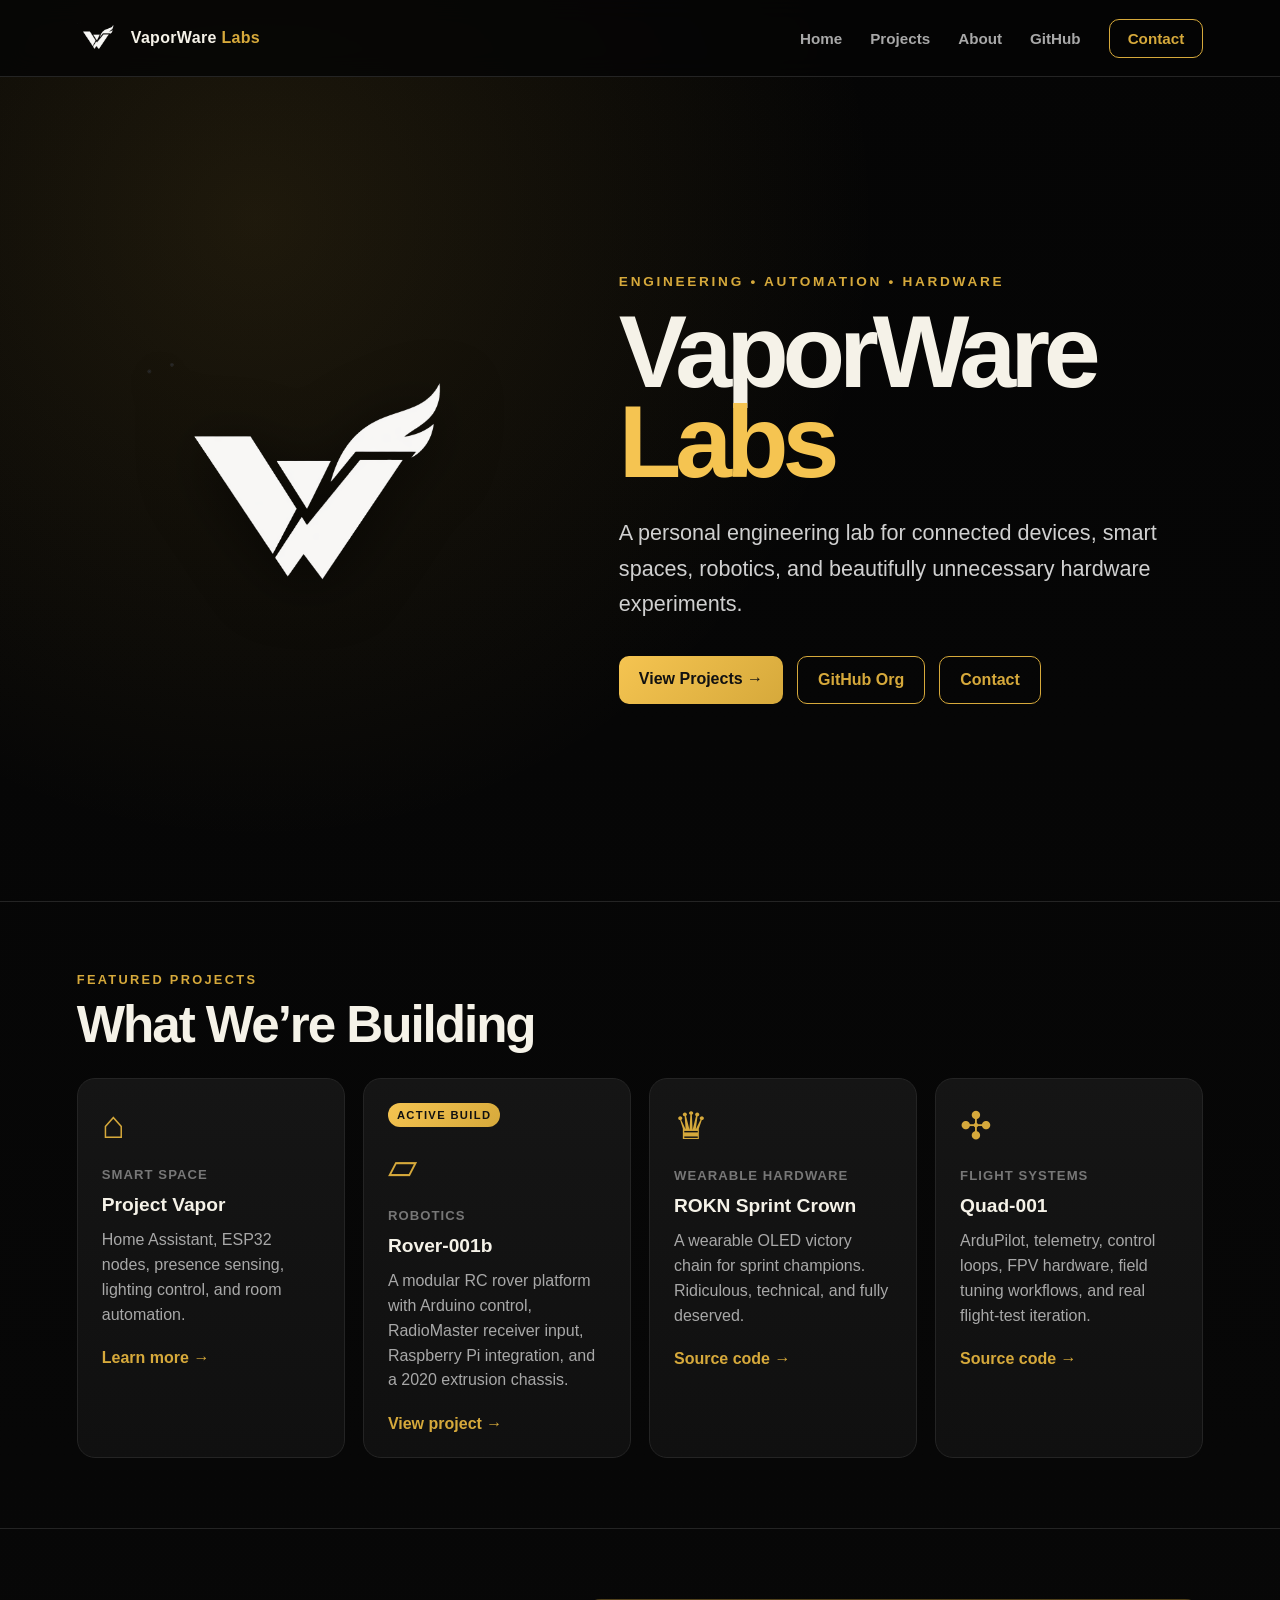
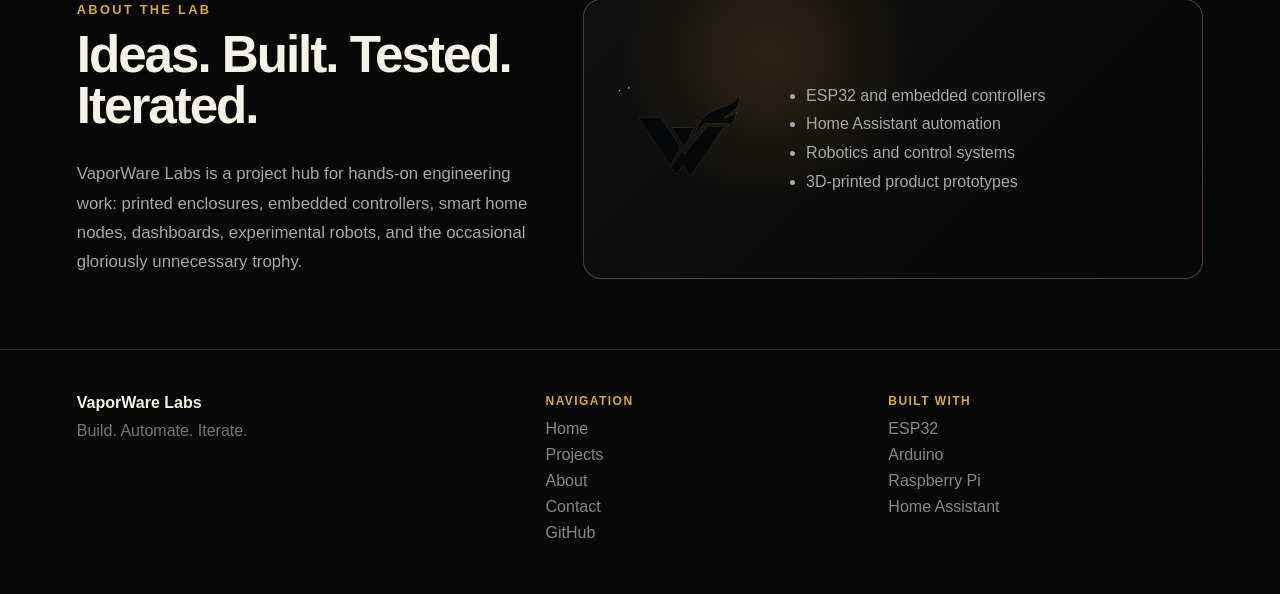
==== index.html @ 7330a0cc "Removed farm.html and updated index.html." ====
<!doctype html>
<html lang="en">
<head>
  <meta charset="utf-8" />
  <meta name="viewport" content="width=device-width, initial-scale=1" />
  <title>VaporWare Labs</title>

  <style>
    :root {
      --bg: #050505;
      --panel: #101010;
      --panel2: #151515;
      --text: #f5f2e8;
      --muted: #a8a8a8;
      --gold: #d6a93b;
      --gold2: #f5c451;
      --line: #242424;
    }

    * { box-sizing: border-box; }

    html { scroll-behavior: smooth; }

    body {
      margin: 0;
      font-family: Arial, Helvetica, sans-serif;
      background:
        radial-gradient(circle at 20% 10%, rgba(214,169,59,.12), transparent 28%),
        linear-gradient(180deg, #050505, #080808);
      color: var(--text);
    }

    a { color: inherit; }

    .wrap {
      width: min(1180px, 88vw);
      margin: 0 auto;
    }

    nav {
      position: sticky;
      top: 0;
      z-index: 10;
      background: rgba(5,5,5,.84);
      backdrop-filter: blur(12px);
      border-bottom: 1px solid var(--line);
    }

    .nav-inner {
      height: 76px;
      display: flex;
      align-items: center;
      justify-content: space-between;
    }

    .brand {
      display: flex;
      align-items: center;
      gap: 12px;
      text-decoration: none;
      font-weight: 800;
      letter-spacing: .02em;
    }

    .brand img {
      width: 42px;
      height: 42px;
      object-fit: contain;
    }

    .brand span span { color: var(--gold); }

    .nav-links {
      display: flex;
      align-items: center;
      gap: 28px;
      color: var(--muted);
      font-weight: 700;
      font-size: .95rem;
    }

    .nav-links a {
      text-decoration: none;
    }

    .nav-links a:hover { color: var(--gold); }

    .nav-cta {
      border: 1px solid var(--gold);
      color: var(--gold);
      padding: 10px 18px;
      border-radius: 10px;
    }

    header {
      min-height: calc(100vh - 76px);
      display: grid;
      align-items: center;
      padding: 64px 0;
    }

    .hero-grid {
      display: grid;
      grid-template-columns: .9fr 1.1fr;
      gap: 64px;
      align-items: center;
    }

    .hero-logo {
      display: flex;
      align-items: center;
      justify-content: center;
    }

    .hero-logo img {
      width: min(340px, 70vw);
      filter: drop-shadow(0 10px 30px rgba(0,0,0,0.6));
      border-radius: 12px;
    }

    .eyebrow {
      color: var(--gold);
      text-transform: uppercase;
      letter-spacing: .2em;
      font-size: .85rem;
      font-weight: 800;
      margin-bottom: 18px;
    }

    h1 {
      font-size: clamp(3.2rem, 8vw, 6.8rem);
      line-height: .88;
      margin: 0;
      letter-spacing: -.06em;
    }

    h1 span {
      display: block;
      color: var(--gold2);
    }

    .tagline {
      max-width: 620px;
      color: #d0d0d0;
      font-size: clamp(1.05rem, 1.8vw, 1.35rem);
      line-height: 1.65;
      margin: 28px 0 0;
    }

    .buttons {
      display: flex;
      gap: 14px;
      flex-wrap: wrap;
      margin-top: 34px;
    }

    .button {
      text-decoration: none;
      border: 1px solid var(--gold);
      color: var(--gold);
      padding: 14px 20px;
      border-radius: 10px;
      font-weight: 800;
    }

    .button.primary {
      background: linear-gradient(135deg, var(--gold2), var(--gold));
      color: #111;
      border: none;
    }

    section {
      padding: 70px 0;
      border-top: 1px solid var(--line);
    }

    .section-kicker {
      color: var(--gold);
      text-transform: uppercase;
      letter-spacing: .18em;
      font-size: .8rem;
      font-weight: 800;
      margin-bottom: 12px;
    }

    h2 {
      font-size: clamp(2rem, 4vw, 3.4rem);
      line-height: 1;
      margin: 0 0 28px;
      letter-spacing: -.04em;
    }

    .projects-grid {
      display: grid;
      grid-template-columns: repeat(4, 1fr);
      gap: 18px;
    }

    .card {
      background: linear-gradient(180deg, var(--panel2), var(--panel));
      border: 1px solid var(--line);
      border-radius: 18px;
      padding: 24px;
      min-height: 230px;
      transition: transform .18s ease, border-color .18s ease;
    }

    .card:hover {
      transform: translateY(-4px);
      border-color: rgba(214,169,59,.55);
    }

    .icon {
      font-size: 2.4rem;
      color: var(--gold);
      margin-bottom: 20px;
    }

    .card h3 {
      margin: 0 0 12px;
      color: var(--text);
      font-size: 1.2rem;
    }

    .card p {
      color: var(--muted);
      line-height: 1.55;
      margin: 0 0 22px;
    }

    .card-link {
      display: block;
      color: inherit;
      text-decoration: none;
      height: 100%;
    }

    .card-badge {
      display: inline-block;
      color: #111;
      background: linear-gradient(135deg, var(--gold2), var(--gold));
      font-size: .7rem;
      font-weight: 900;
      text-transform: uppercase;
      letter-spacing: .12em;
      padding: 6px 9px;
      border-radius: 999px;
      margin-bottom: 16px;
    }

    .card-meta {
      color: #777;
      font-size: .82rem;
      font-weight: 700;
      text-transform: uppercase;
      letter-spacing: .08em;
      margin-bottom: 12px;
    }

    .learn {
      color: var(--gold);
      font-weight: 800;
      text-decoration: none;
    }

    .learn::after { content: " →"; }

    .about-grid {
      display: grid;
      grid-template-columns: .85fr 1.15fr;
      gap: 48px;
      align-items: center;
    }

    .about-text p {
      color: var(--muted);
      line-height: 1.75;
      font-size: 1.05rem;
      margin-bottom: 0;
    }

    .lab-panel {
      border: 1px solid rgba(214,169,59,.35);
      border-radius: 18px;
      background:
        radial-gradient(circle at 30% 20%, rgba(214,169,59,.16), transparent 30%),
        linear-gradient(135deg, #101010, #070707);
      min-height: 280px;
      padding: 34px;
      display: flex;
      align-items: center;
      gap: 28px;
    }

    .lab-panel img {
      width: 140px;
      opacity: .92;
    }

    .lab-panel ul {
      margin: 0;
      padding-left: 20px;
      color: var(--muted);
      line-height: 1.8;
    }

    footer {
      border-top: 1px solid var(--line);
      padding: 44px 0;
      color: #777;
    }

    .footer-grid {
      display: grid;
      grid-template-columns: 1.4fr 1fr 1fr;
      gap: 28px;
      align-items: start;
    }

    .footer-brand {
      display: flex;
      align-items: center;
      gap: 12px;
      color: var(--text);
      font-weight: 800;
    }

    .footer-brand img {
      width: 40px;
    }

    .footer-col h4 {
      color: var(--gold);
      margin: 0 0 12px;
      text-transform: uppercase;
      letter-spacing: .12em;
      font-size: .75rem;
    }

    .footer-col a,
    .footer-col div {
      display: block;
      color: #888;
      text-decoration: none;
      margin: 8px 0;
    }

    @media (max-width: 900px) {
      .hero-grid,
      .about-grid {
        grid-template-columns: 1fr;
      }

      .hero-logo {
        min-height: 280px;
      }

      .hero-logo::before {
        width: 260px;
        height: 260px;
      }

      .hero-logo::after {
        width: 210px;
        height: 210px;
      }

      .projects-grid {
        grid-template-columns: repeat(2, 1fr);
      }

      .nav-links {
        display: none;
      }
    }

    @media (max-width: 560px) {
      .projects-grid,
      .footer-grid {
        grid-template-columns: 1fr;
      }

      .lab-panel {
        flex-direction: column;
        align-items: flex-start;
      }
    }
  </style>
</head>

<body>
  <nav>
    <div class="wrap nav-inner">
      <a class="brand" href="#">
        <img src="logo-white.png" alt="VaporWare Labs logo">
        <span>VaporWare <span>Labs</span></span>
      </a>

      <div class="nav-links">
        <a href="#">Home</a>
        <a href="#projects">Projects</a>
        <a href="#about">About</a>
        <a href="https://github.com/VaporWareLabs" target="_blank" rel="noopener">GitHub</a>
        <a class="nav-cta" href="mailto:lab@vaporwarelabs.org">Contact</a>
      </div>
    </div>
  </nav>

  <header>
    <div class="wrap hero-grid">
      <div class="hero-logo">
        <img src="logo-white.png" alt="VaporWare Labs logo">
      </div>

      <div>
        <div class="eyebrow">Engineering • Automation • Hardware</div>
        <h1>VaporWare <span>Labs</span></h1>
        <p class="tagline">
          A personal engineering lab for connected devices, smart spaces,
          robotics, and beautifully unnecessary hardware experiments.
        </p>

        <div class="buttons">
          <a class="button primary" href="#projects">View Projects →</a>
          <a class="button" href="https://github.com/VaporWareLabs" target="_blank" rel="noopener">GitHub Org</a>
          <a class="button" href="mailto:lab@vaporwarelabs.org">Contact</a>
        </div>
      </div>
    </div>
  </header>

  <section id="projects">
    <div class="wrap">
      <div class="section-kicker">Featured Projects</div>
      <h2>What We’re Building</h2>

      <div class="projects-grid">
        <article class="card">
          <a class="card-link" href="#about">
            <div class="icon">⌂</div>
            <div class="card-meta">Smart Space</div>
            <h3>Project Vapor</h3>
            <p>Home Assistant, ESP32 nodes, presence sensing, lighting control, and room automation.</p>
            <span class="learn">Learn more</span>
          </a>
        </article>

        <article class="card">
          <a class="card-link" href="rover-001b.html">
            <div class="card-badge">Active Build</div>
            <div class="icon">▱</div>
            <div class="card-meta">Robotics</div>
            <h3>Rover-001b</h3>
            <p>A modular RC rover platform with Arduino control, RadioMaster receiver input, Raspberry Pi integration, and a 2020 extrusion chassis.</p>
            <span class="learn">View project</span>
          </a>
        </article>

        <article class="card">
          <a class="card-link" href="https://github.com/VaporWareLabs" target="_blank" rel="noopener">
            <div class="icon">♛</div>
            <div class="card-meta">Wearable Hardware</div>
            <h3>ROKN Sprint Crown</h3>
            <p>A wearable OLED victory chain for sprint champions. Ridiculous, technical, and fully deserved.</p>
            <span class="learn">Source code</span>
          </a>
        </article>

        <article class="card">
          <a class="card-link" href="https://github.com/VaporWareLabs" target="_blank" rel="noopener">
            <div class="icon">✣</div>
            <div class="card-meta">Flight Systems</div>
            <h3>Quad-001</h3>
            <p>ArduPilot, telemetry, control loops, FPV hardware, field tuning workflows, and real flight-test iteration.</p>
            <span class="learn">Source code</span>
          </a>
        </article>
      </div>
    </div>
  </section>

  <section id="about">
    <div class="wrap about-grid">
      <div class="about-text">
        <div class="section-kicker">About the Lab</div>
        <h2>Ideas. Built. Tested. Iterated.</h2>
        <p>
          VaporWare Labs is a project hub for hands-on engineering work:
          printed enclosures, embedded controllers, smart home nodes,
          dashboards, experimental robots, and the occasional gloriously
          unnecessary trophy.
        </p>
      </div>

      <div class="lab-panel">
        <img src="logo.png" alt="VaporWare Labs logo">
        <ul>
          <li>ESP32 and embedded controllers</li>
          <li>Home Assistant automation</li>
          <li>Robotics and control systems</li>
          <li>3D-printed product prototypes</li>
        </ul>
      </div>
    </div>
  </section>

  <footer>
    <div class="wrap footer-grid">
      <div>
        <div class="footer-brand">
          <span>VaporWare Labs</span>
        </div>
        <div style="margin-top:10px;">Build. Automate. Iterate.</div>
      </div>

      <div class="footer-col">
        <h4>Navigation</h4>
        <a href="#">Home</a>
        <a href="#projects">Projects</a>
        <a href="#about">About</a>
        <a href="mailto:lab@vaporwarelabs.org">Contact</a>
        <a href="https://github.com/VaporWareLabs" target="_blank" rel="noopener">GitHub</a>
      </div>

      <div class="footer-col">
        <h4>Built With</h4>
        <div>ESP32</div>
        <div>Arduino</div>
        <div>Raspberry Pi</div>
        <div>Home Assistant</div>
      </div>
    </div>
  </footer>
</body>
</html>
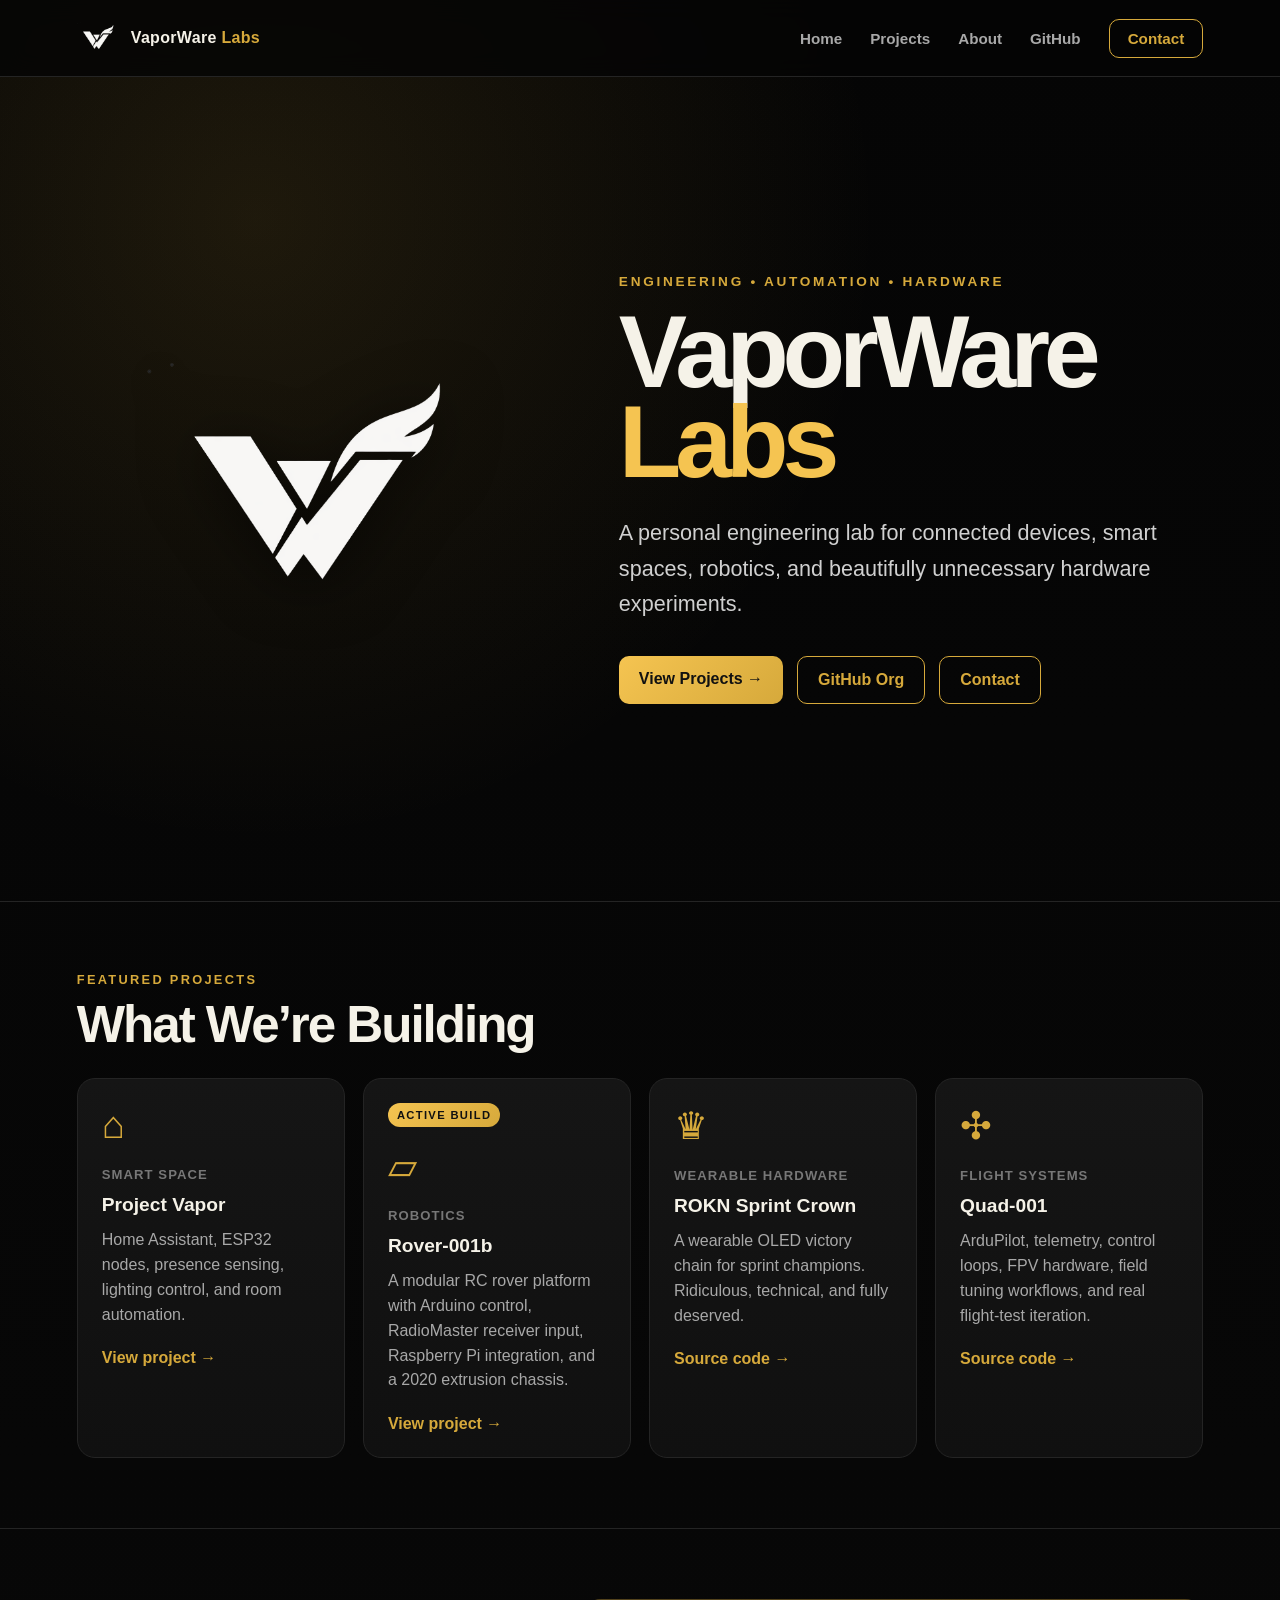
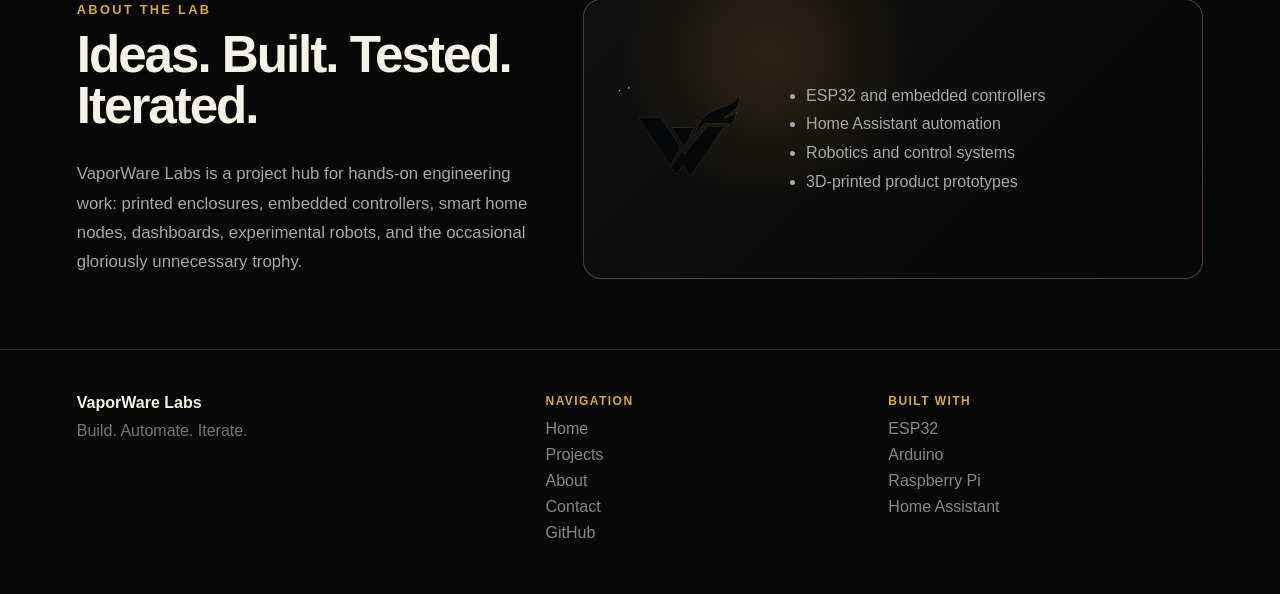
==== commit d7fa9dd0: "Added project-vapor.html." ====
--- a/index.html
+++ b/index.html
@@ -3,6 +3,15 @@
 <head>
   <meta charset="utf-8" />
   <meta name="viewport" content="width=device-width, initial-scale=1" />
+
+  <meta name="description"
+        content="Embedded systems, robotics, home automation, and hardware experiments from VaporWare Labs." />
+
+  <meta name="keywords"
+        content="embedded systems, robotics, Home Assistant, ESP32, Arduino, Raspberry Pi, automation, 3D printing" />
+
+  <meta name="author" content="VaporWare Labs" />
+
   <title>VaporWare Labs</title>
 
   <style>
@@ -436,12 +445,12 @@
 
       <div class="projects-grid">
         <article class="card">
-          <a class="card-link" href="#about">
+          <a class="card-link" href="project-vapor.html">
             <div class="icon">⌂</div>
             <div class="card-meta">Smart Space</div>
             <h3>Project Vapor</h3>
             <p>Home Assistant, ESP32 nodes, presence sensing, lighting control, and room automation.</p>
-            <span class="learn">Learn more</span>
+            <span class="learn">View project</span>
           </a>
         </article>
 
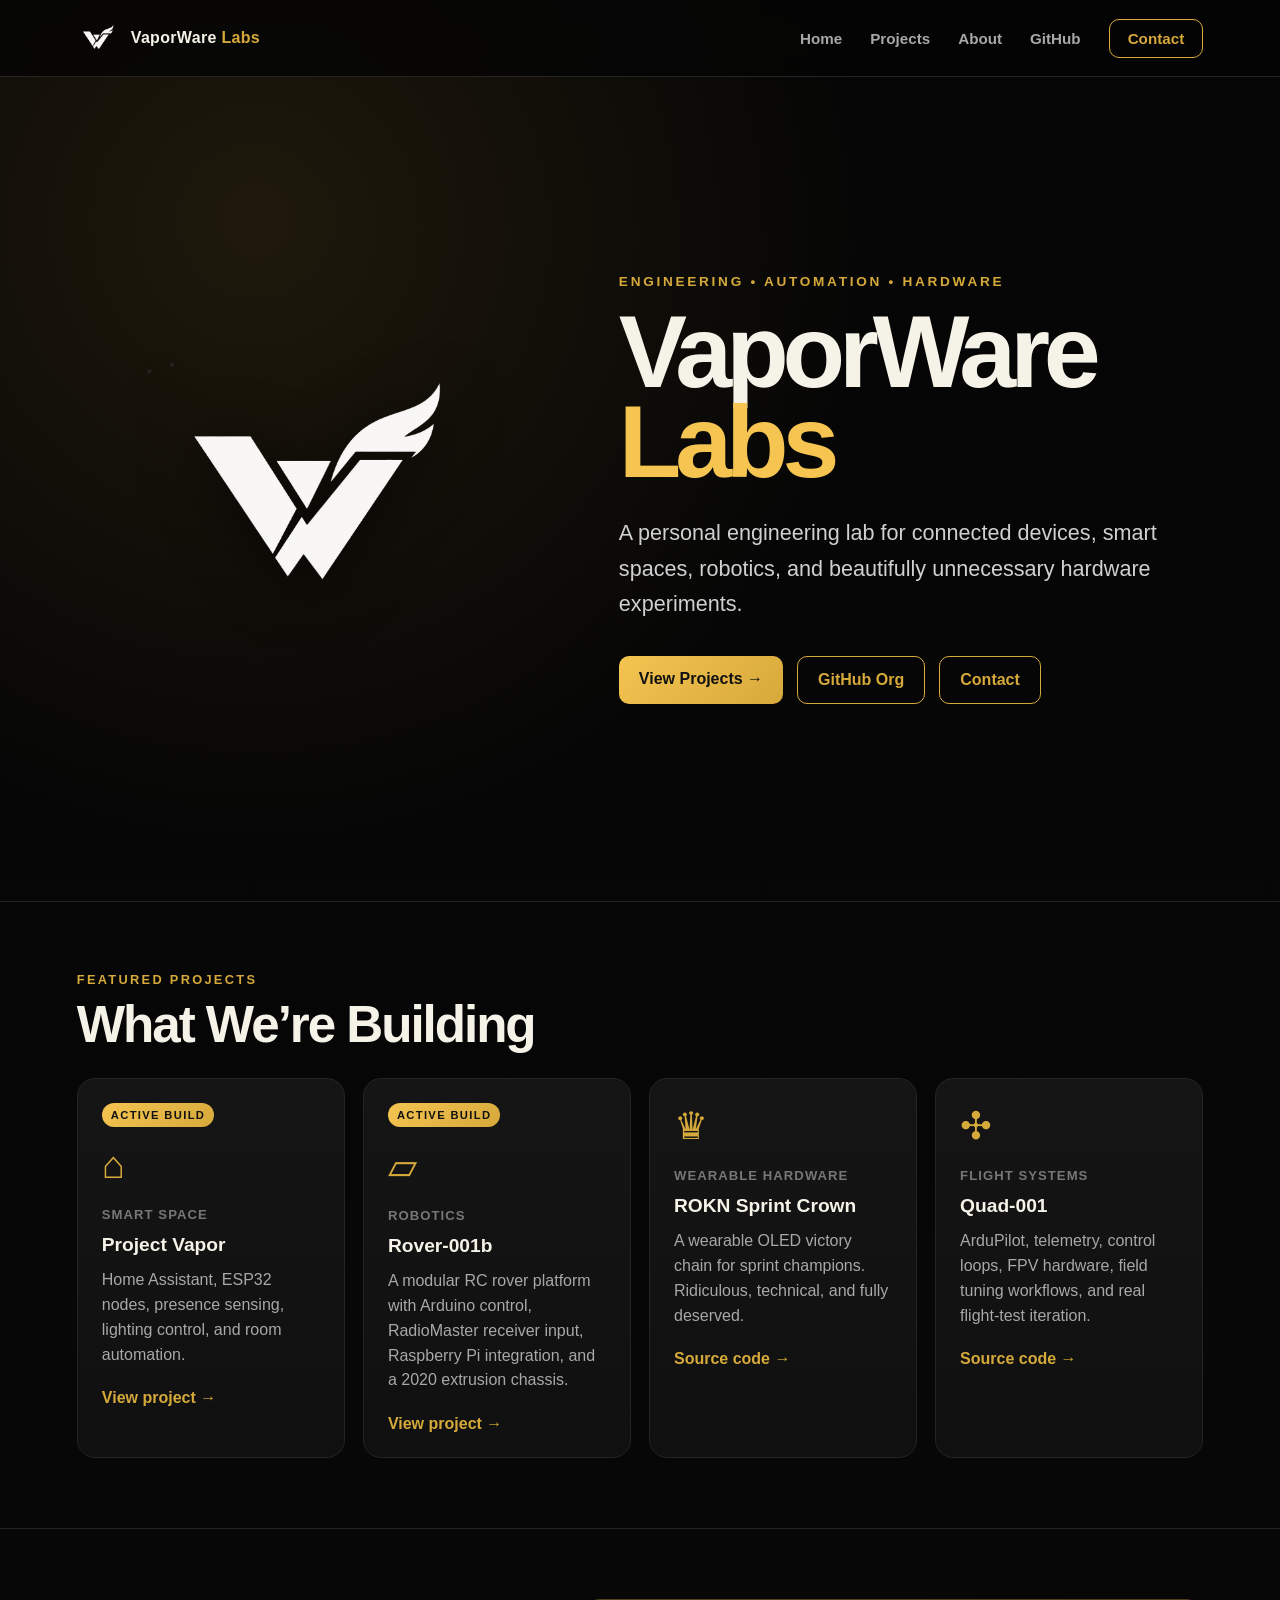
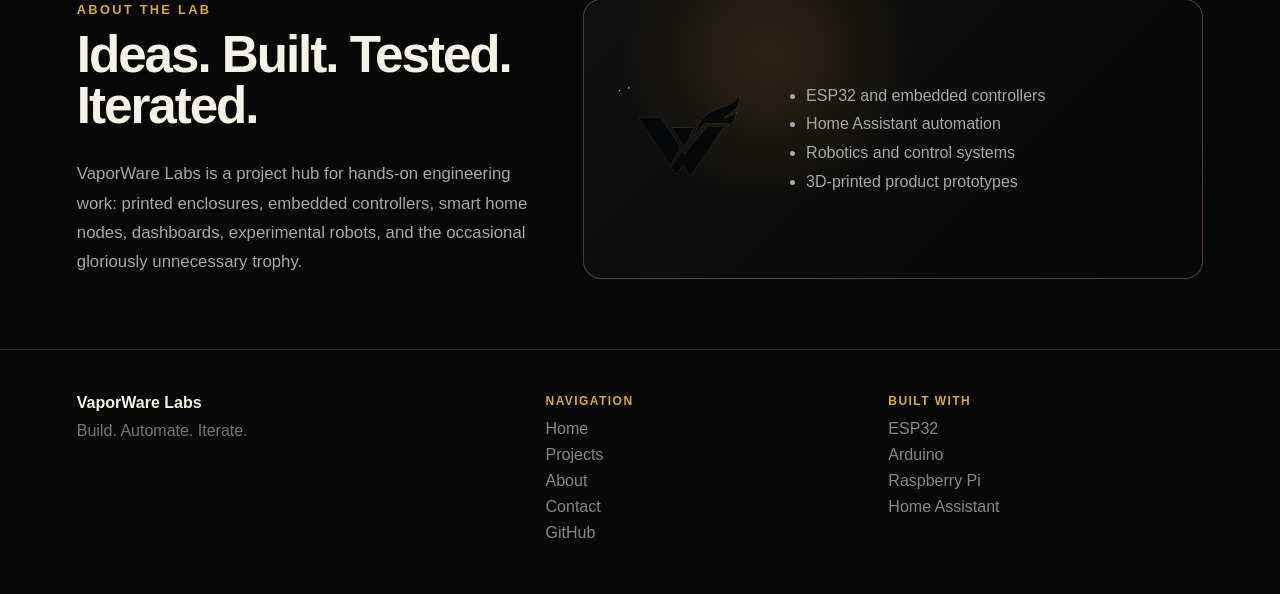
==== commit 307ab1ac: "Added Active Build tag to index.html Project Vapor card." ====
--- a/index.html
+++ b/index.html
@@ -446,6 +446,7 @@
       <div class="projects-grid">
         <article class="card">
           <a class="card-link" href="project-vapor.html">
+            <div class="card-badge">Active Build</div>
             <div class="icon">⌂</div>
             <div class="card-meta">Smart Space</div>
             <h3>Project Vapor</h3>
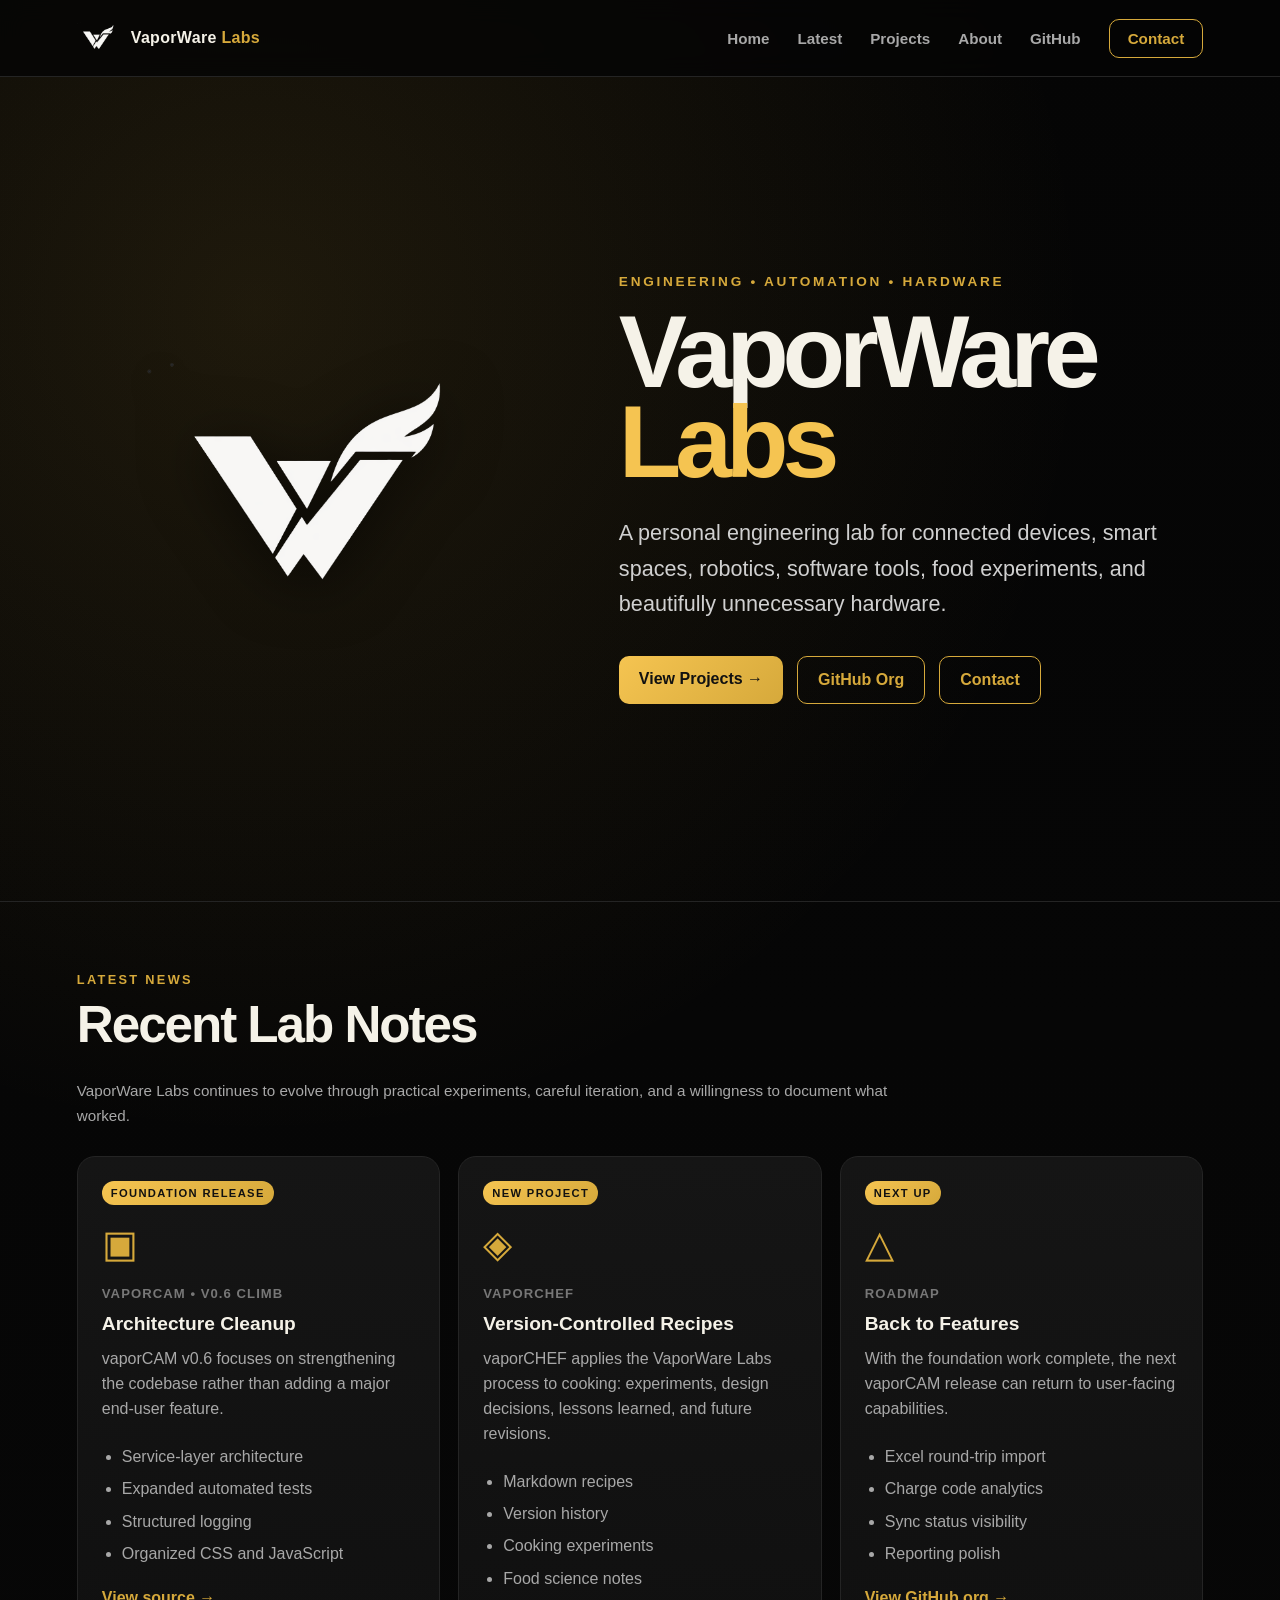
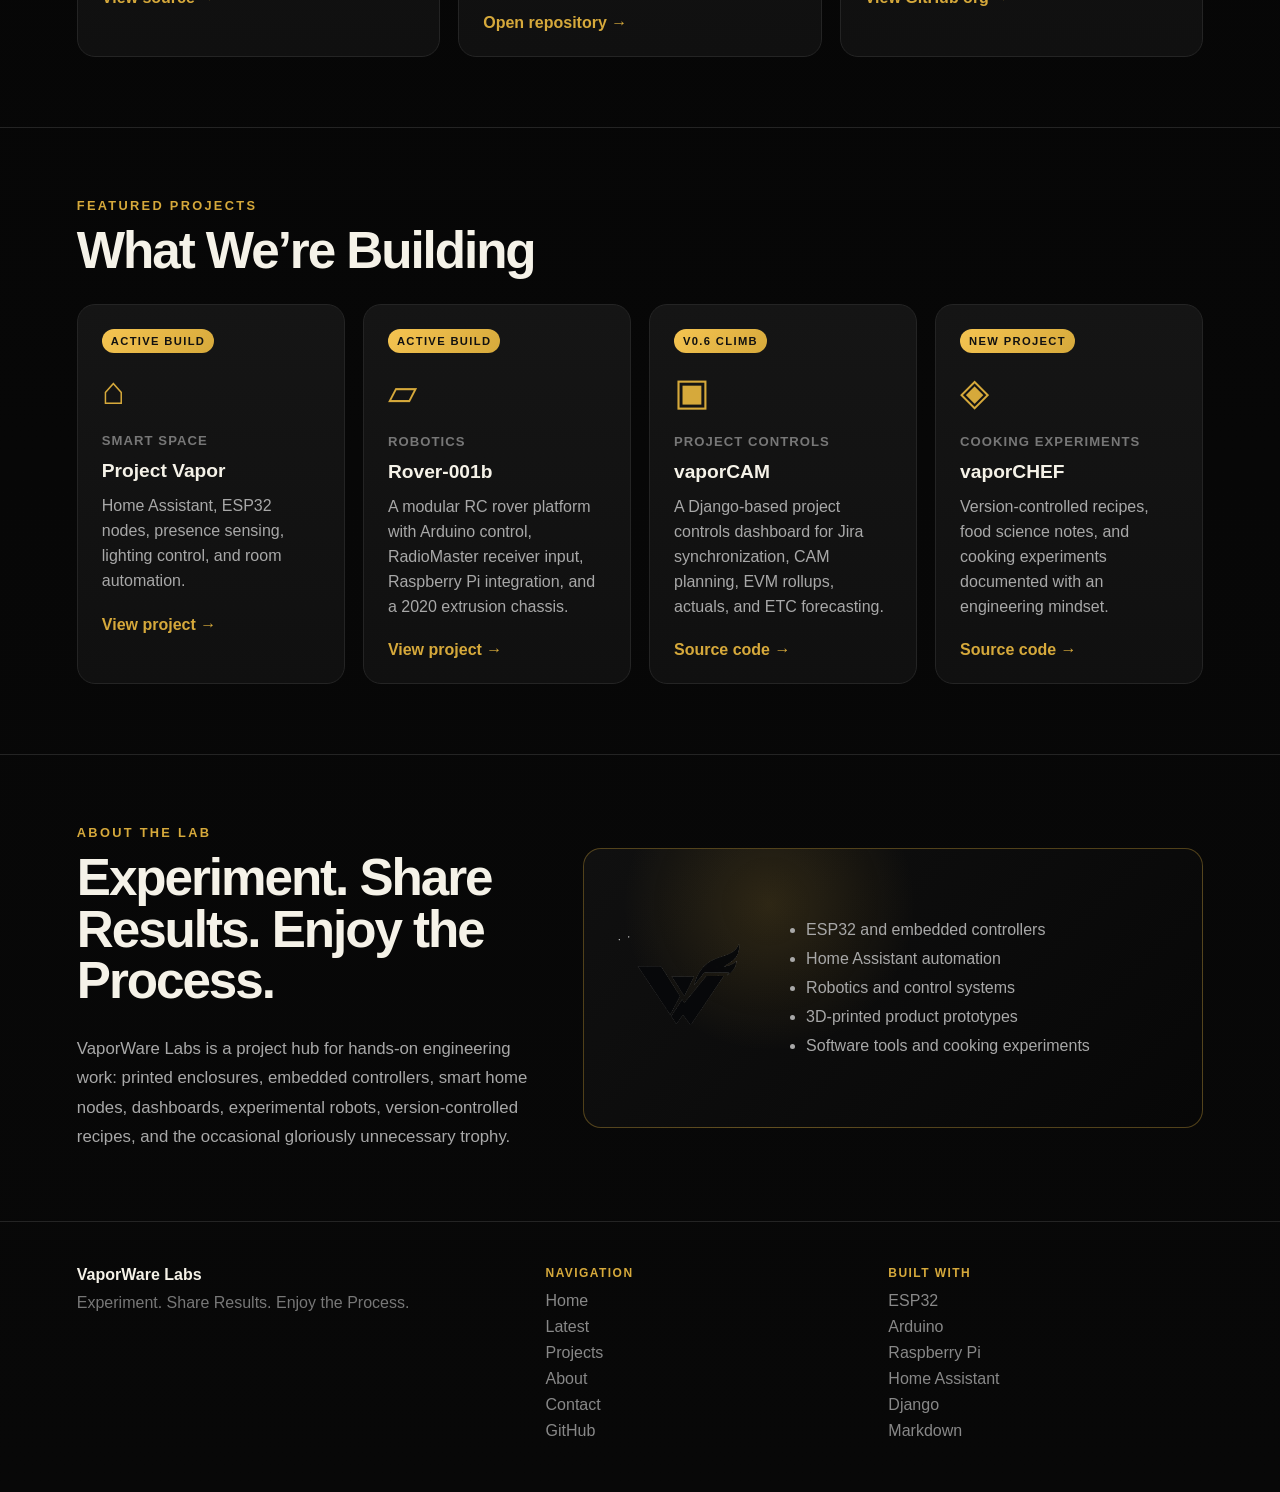
==== commit 5b4bf1ab: "Updated news section." ====
--- a/index.html
+++ b/index.html
@@ -11,6 +11,8 @@
         content="embedded systems, robotics, Home Assistant, ESP32, Arduino, Raspberry Pi, automation, 3D printing" />
 
   <meta name="author" content="VaporWare Labs" />
+
+  <link rel="icon" href="/favicon.ico">
 
   <title>VaporWare Labs</title>
 
@@ -203,6 +205,35 @@
       display: grid;
       grid-template-columns: repeat(4, 1fr);
       gap: 18px;
+    }
+
+    .news-grid {
+      display: grid;
+      grid-template-columns: repeat(3, 1fr);
+      gap: 18px;
+    }
+
+    .news-card {
+      min-height: 300px;
+    }
+
+    .news-card ul {
+      color: var(--muted);
+      line-height: 1.65;
+      padding-left: 20px;
+      margin: 0 0 22px;
+    }
+
+    .news-card li {
+      margin-bottom: 6px;
+    }
+
+    .status-line {
+      color: var(--muted);
+      font-size: .95rem;
+      line-height: 1.65;
+      margin: 0 0 28px;
+      max-width: 820px;
     }
 
     .card {
@@ -374,7 +405,8 @@
         height: 210px;
       }
 
-      .projects-grid {
+      .projects-grid,
+      .news-grid {
         grid-template-columns: repeat(2, 1fr);
       }
 
@@ -385,6 +417,7 @@
 
     @media (max-width: 560px) {
       .projects-grid,
+      .news-grid,
       .footer-grid {
         grid-template-columns: 1fr;
       }
@@ -407,6 +440,7 @@
 
       <div class="nav-links">
         <a href="#">Home</a>
+        <a href="#latest">Latest</a>
         <a href="#projects">Projects</a>
         <a href="#about">About</a>
         <a href="https://github.com/VaporWareLabs" target="_blank" rel="noopener">GitHub</a>
@@ -426,7 +460,7 @@
         <h1>VaporWare <span>Labs</span></h1>
         <p class="tagline">
           A personal engineering lab for connected devices, smart spaces,
-          robotics, and beautifully unnecessary hardware experiments.
+          robotics, software tools, food experiments, and beautifully unnecessary hardware.
         </p>
 
         <div class="buttons">
@@ -437,6 +471,80 @@
       </div>
     </div>
   </header>
+
+
+  <section id="latest">
+    <div class="wrap">
+      <div class="section-kicker">Latest News</div>
+      <h2>Recent Lab Notes</h2>
+      <p class="status-line">
+        VaporWare Labs continues to evolve through practical experiments,
+        careful iteration, and a willingness to document what worked.
+      </p>
+
+      <div class="news-grid">
+        <article class="card news-card">
+          <a class="card-link" href="https://github.com/VaporWareLabs" target="_blank" rel="noopener">
+            <div class="card-badge">Foundation Release</div>
+            <div class="icon">▣</div>
+            <div class="card-meta">vaporCAM • v0.6 Climb</div>
+            <h3>Architecture Cleanup</h3>
+            <p>
+              vaporCAM v0.6 focuses on strengthening the codebase rather than
+              adding a major end-user feature.
+            </p>
+            <ul>
+              <li>Service-layer architecture</li>
+              <li>Expanded automated tests</li>
+              <li>Structured logging</li>
+              <li>Organized CSS and JavaScript</li>
+            </ul>
+            <span class="learn">View source</span>
+          </a>
+        </article>
+
+        <article class="card news-card">
+          <a class="card-link" href="https://github.com/VaporWareLabs/vaporCHEF" target="_blank" rel="noopener">
+            <div class="card-badge">New Project</div>
+            <div class="icon">◈</div>
+            <div class="card-meta">vaporCHEF</div>
+            <h3>Version-Controlled Recipes</h3>
+            <p>
+              vaporCHEF applies the VaporWare Labs process to cooking:
+              experiments, design decisions, lessons learned, and future revisions.
+            </p>
+            <ul>
+              <li>Markdown recipes</li>
+              <li>Version history</li>
+              <li>Cooking experiments</li>
+              <li>Food science notes</li>
+            </ul>
+            <span class="learn">Open repository</span>
+          </a>
+        </article>
+
+        <article class="card news-card">
+          <a class="card-link" href="https://github.com/VaporWareLabs" target="_blank" rel="noopener">
+            <div class="card-badge">Next Up</div>
+            <div class="icon">△</div>
+            <div class="card-meta">Roadmap</div>
+            <h3>Back to Features</h3>
+            <p>
+              With the foundation work complete, the next vaporCAM release can
+              return to user-facing capabilities.
+            </p>
+            <ul>
+              <li>Excel round-trip import</li>
+              <li>Charge code analytics</li>
+              <li>Sync status visibility</li>
+              <li>Reporting polish</li>
+            </ul>
+            <span class="learn">View GitHub org</span>
+          </a>
+        </article>
+      </div>
+    </div>
+  </section>
 
   <section id="projects">
     <div class="wrap">
@@ -468,20 +576,22 @@
 
         <article class="card">
           <a class="card-link" href="https://github.com/VaporWareLabs" target="_blank" rel="noopener">
-            <div class="icon">♛</div>
-            <div class="card-meta">Wearable Hardware</div>
-            <h3>ROKN Sprint Crown</h3>
-            <p>A wearable OLED victory chain for sprint champions. Ridiculous, technical, and fully deserved.</p>
+            <div class="card-badge">v0.6 Climb</div>
+            <div class="icon">▣</div>
+            <div class="card-meta">Project Controls</div>
+            <h3>vaporCAM</h3>
+            <p>A Django-based project controls dashboard for Jira synchronization, CAM planning, EVM rollups, actuals, and ETC forecasting.</p>
             <span class="learn">Source code</span>
           </a>
         </article>
 
         <article class="card">
-          <a class="card-link" href="https://github.com/VaporWareLabs" target="_blank" rel="noopener">
-            <div class="icon">✣</div>
-            <div class="card-meta">Flight Systems</div>
-            <h3>Quad-001</h3>
-            <p>ArduPilot, telemetry, control loops, FPV hardware, field tuning workflows, and real flight-test iteration.</p>
+          <a class="card-link" href="https://github.com/VaporWareLabs/vaporCHEF" target="_blank" rel="noopener">
+            <div class="card-badge">New Project</div>
+            <div class="icon">◈</div>
+            <div class="card-meta">Cooking Experiments</div>
+            <h3>vaporCHEF</h3>
+            <p>Version-controlled recipes, food science notes, and cooking experiments documented with an engineering mindset.</p>
             <span class="learn">Source code</span>
           </a>
         </article>
@@ -493,12 +603,12 @@
     <div class="wrap about-grid">
       <div class="about-text">
         <div class="section-kicker">About the Lab</div>
-        <h2>Ideas. Built. Tested. Iterated.</h2>
+        <h2>Experiment. Share Results. Enjoy the Process.</h2>
         <p>
           VaporWare Labs is a project hub for hands-on engineering work:
           printed enclosures, embedded controllers, smart home nodes,
-          dashboards, experimental robots, and the occasional gloriously
-          unnecessary trophy.
+          dashboards, experimental robots, version-controlled recipes, and
+          the occasional gloriously unnecessary trophy.
         </p>
       </div>
 
@@ -509,6 +619,7 @@
           <li>Home Assistant automation</li>
           <li>Robotics and control systems</li>
           <li>3D-printed product prototypes</li>
+          <li>Software tools and cooking experiments</li>
         </ul>
       </div>
     </div>
@@ -520,12 +631,13 @@
         <div class="footer-brand">
           <span>VaporWare Labs</span>
         </div>
-        <div style="margin-top:10px;">Build. Automate. Iterate.</div>
+        <div style="margin-top:10px;">Experiment. Share Results. Enjoy the Process.</div>
       </div>
 
       <div class="footer-col">
         <h4>Navigation</h4>
         <a href="#">Home</a>
+        <a href="#latest">Latest</a>
         <a href="#projects">Projects</a>
         <a href="#about">About</a>
         <a href="mailto:lab@vaporwarelabs.org">Contact</a>
@@ -538,9 +650,10 @@
         <div>Arduino</div>
         <div>Raspberry Pi</div>
         <div>Home Assistant</div>
+        <div>Django</div>
+        <div>Markdown</div>
       </div>
     </div>
   </footer>
 </body>
 </html>
-
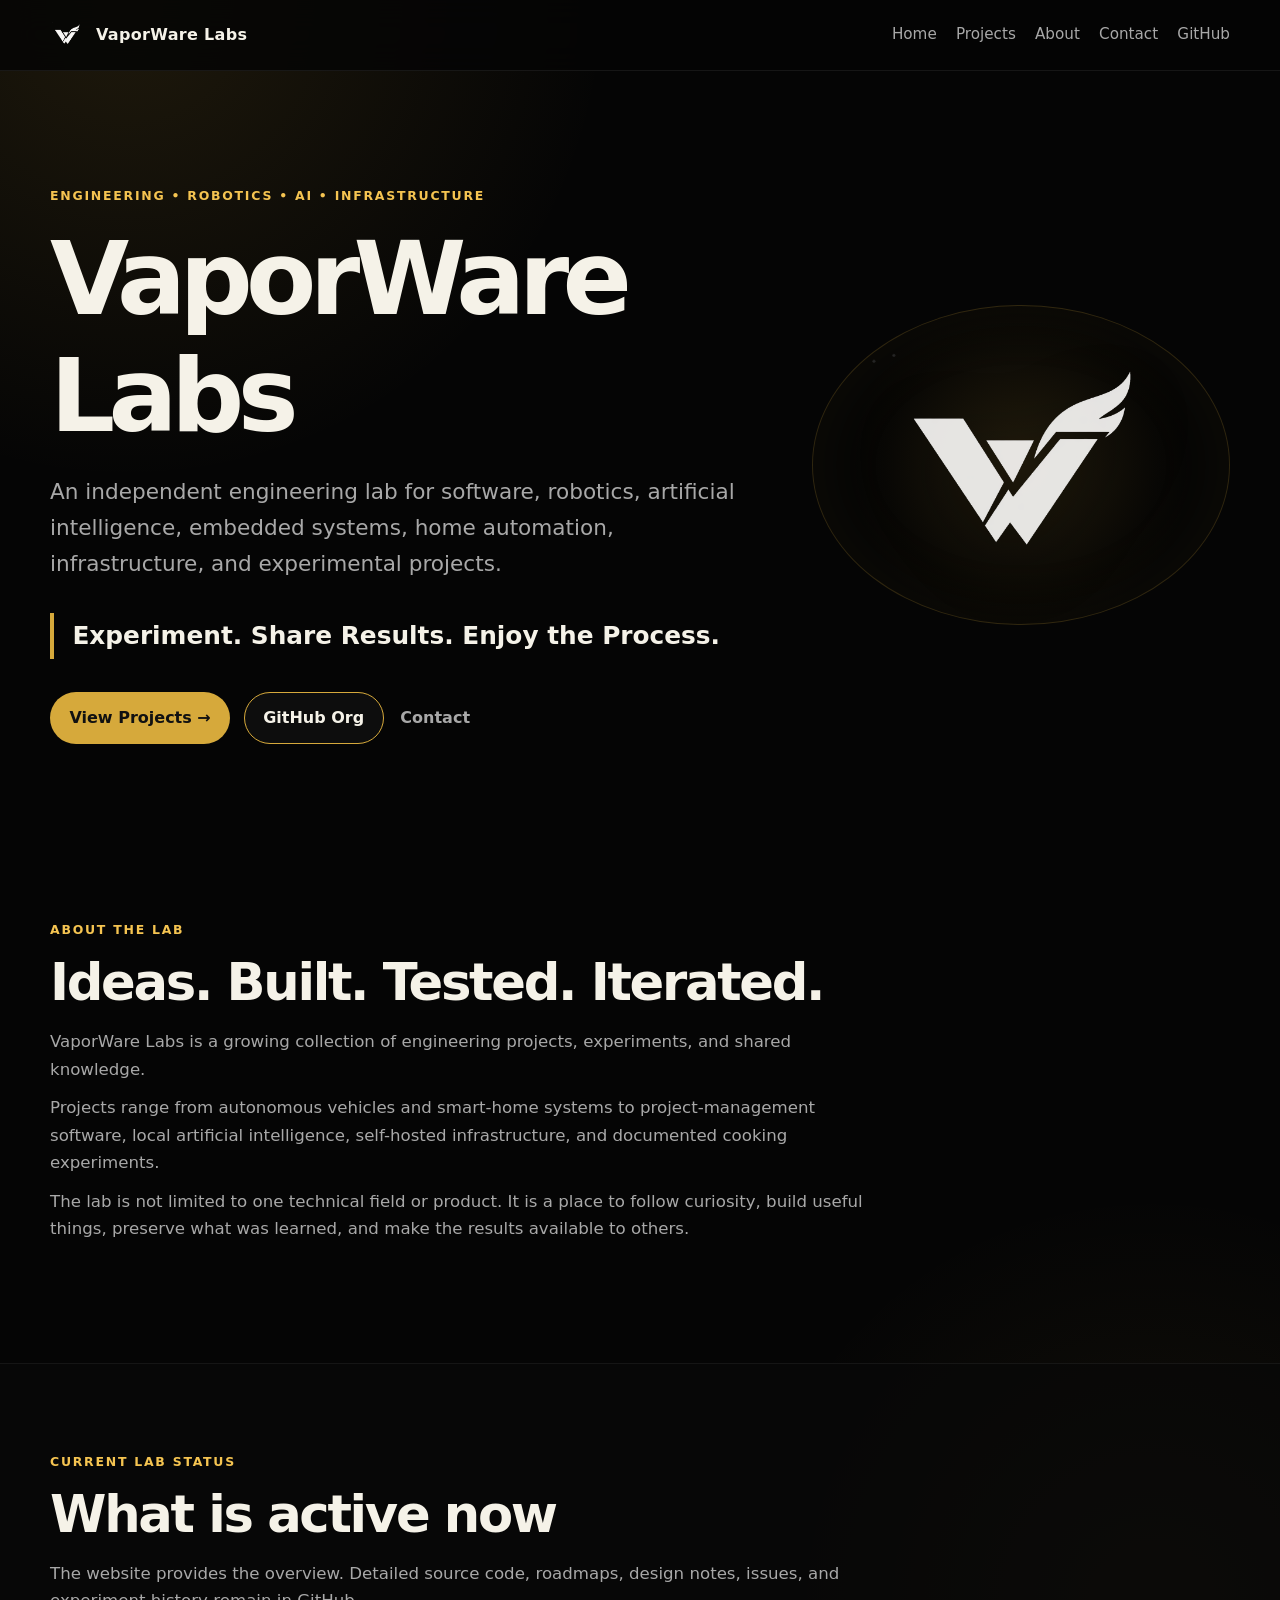
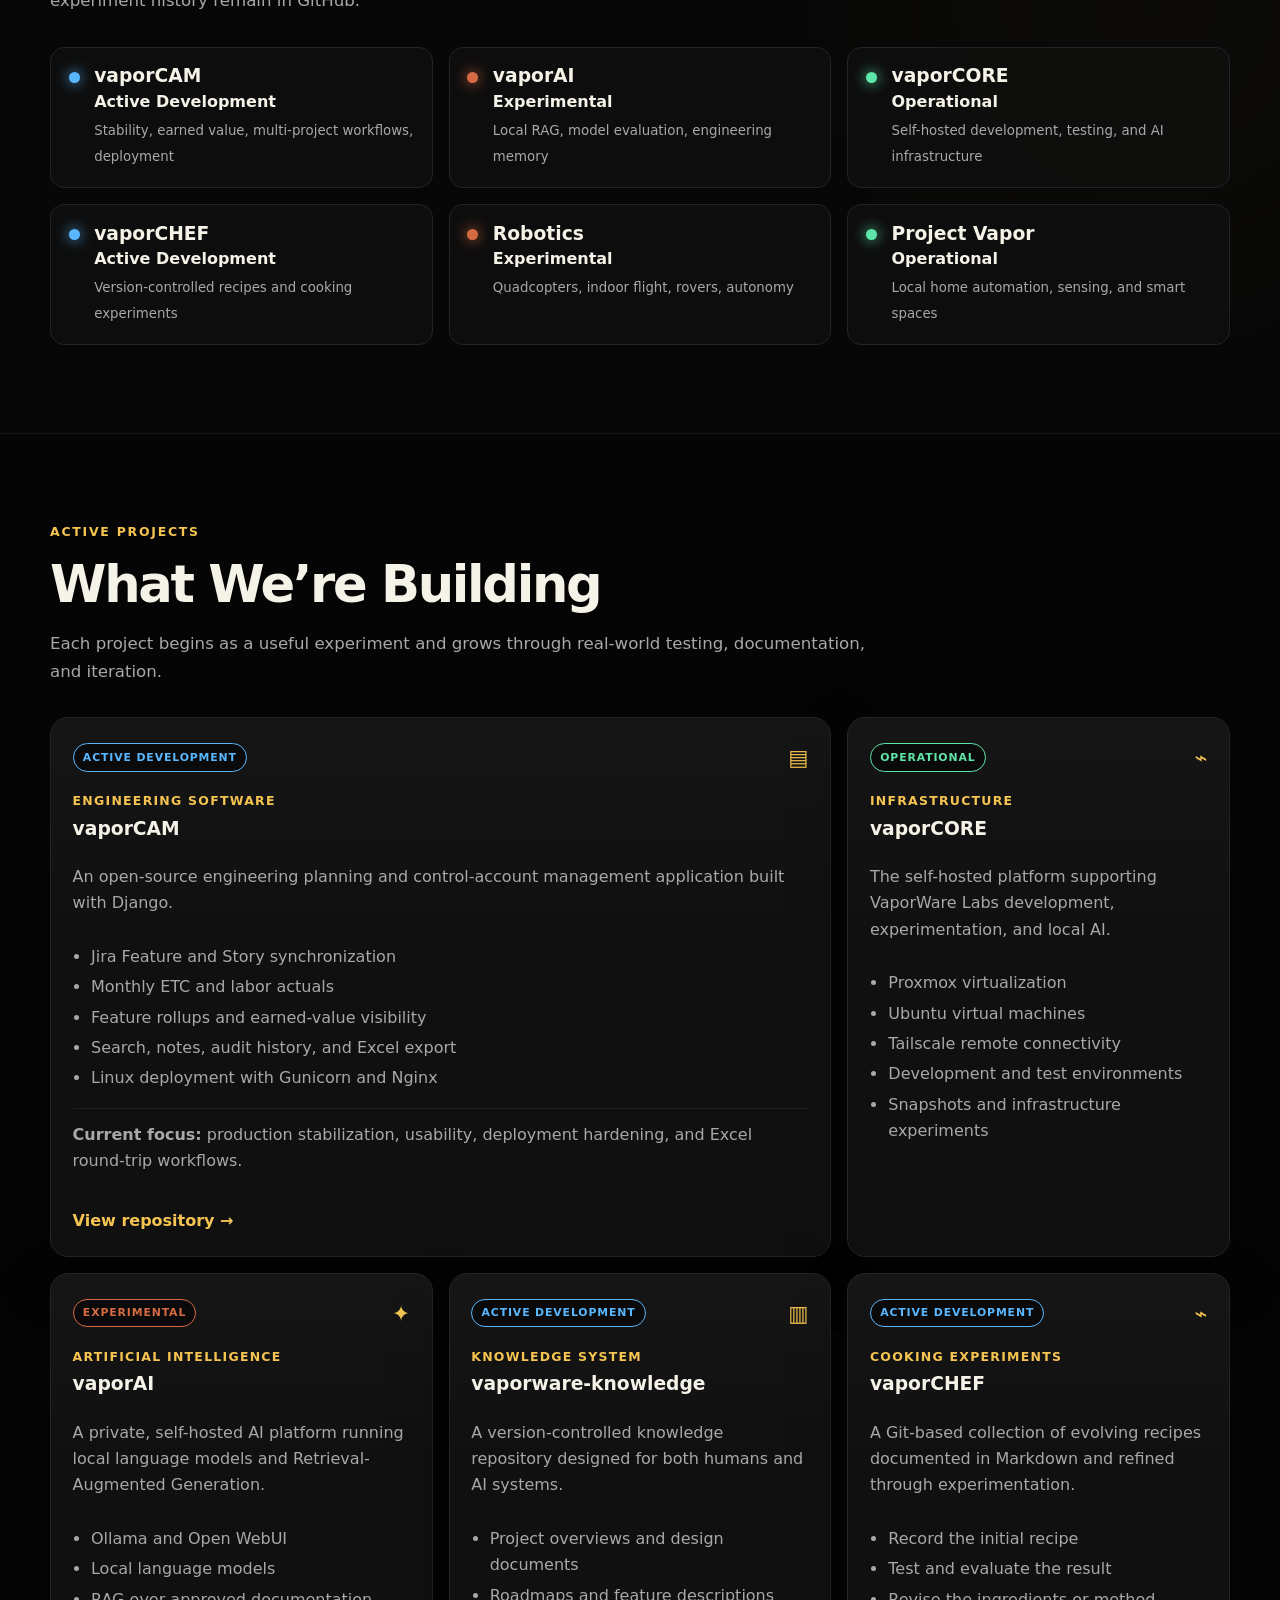
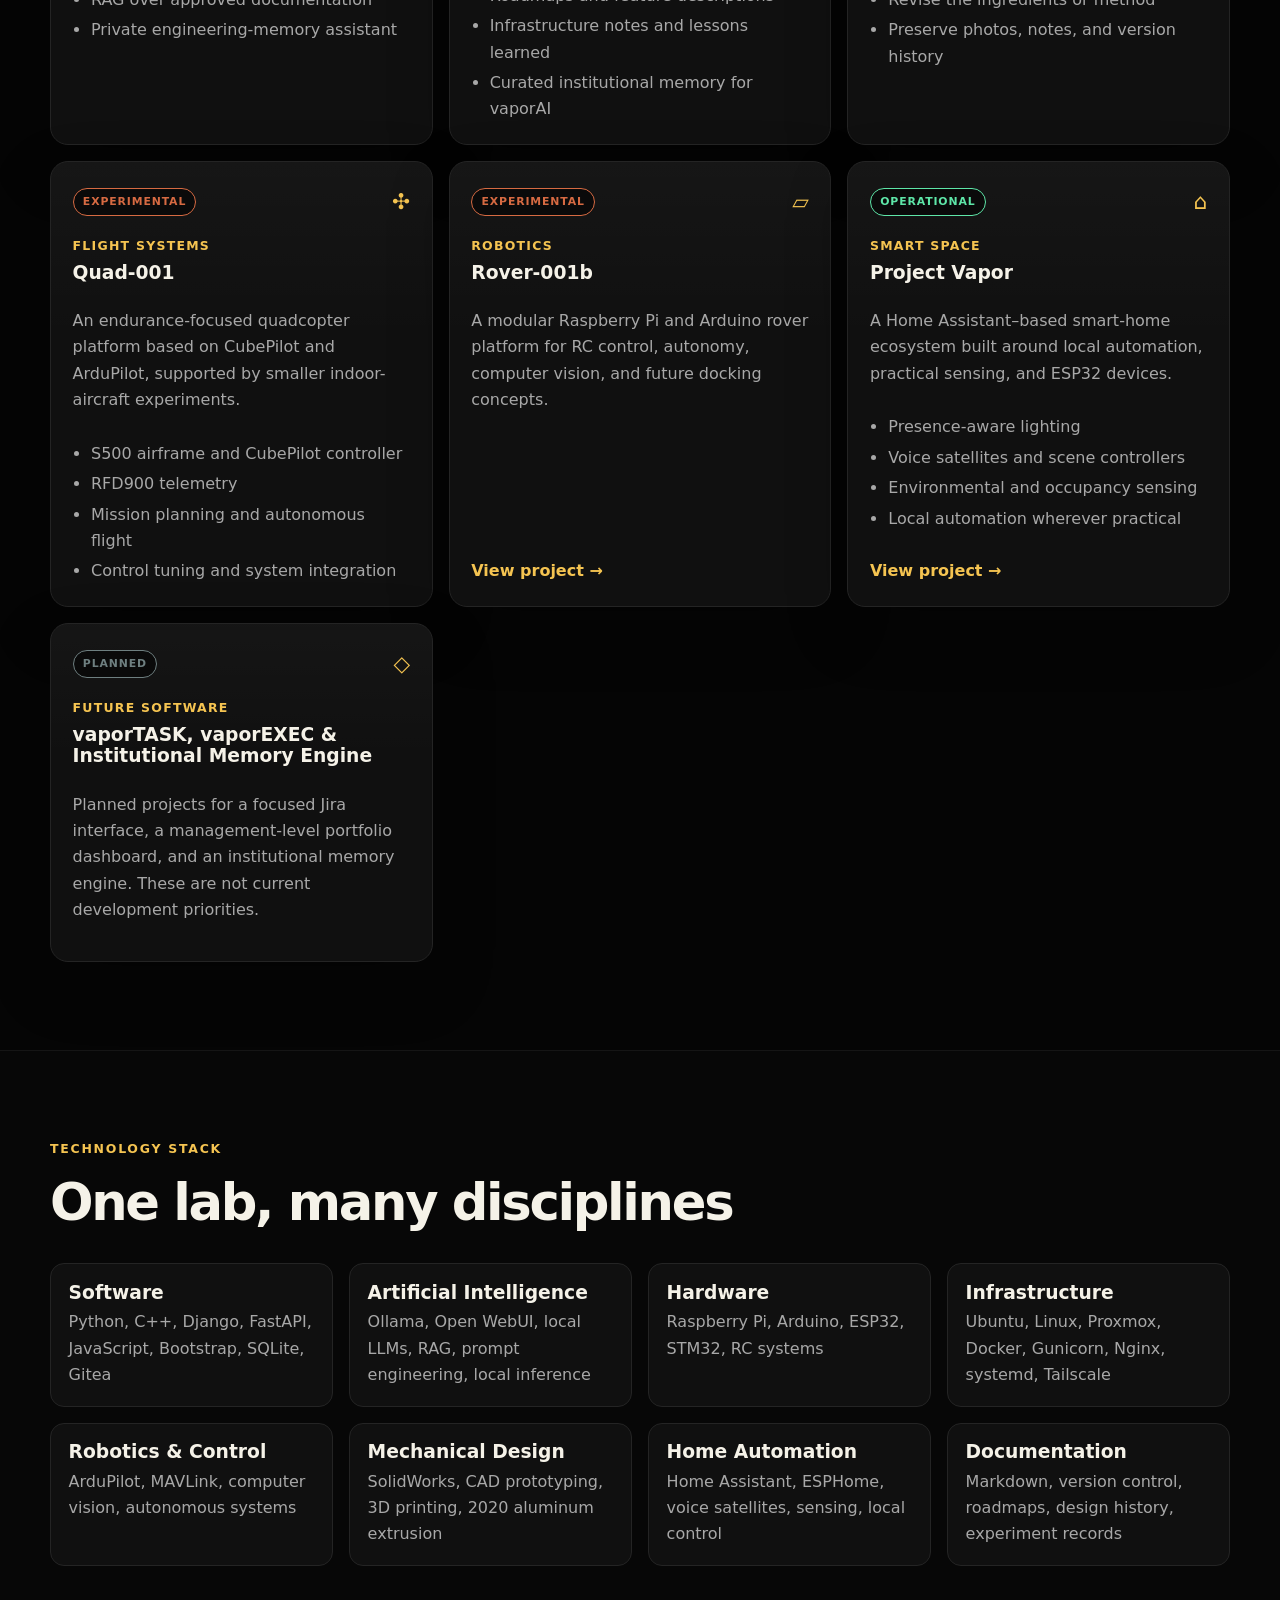
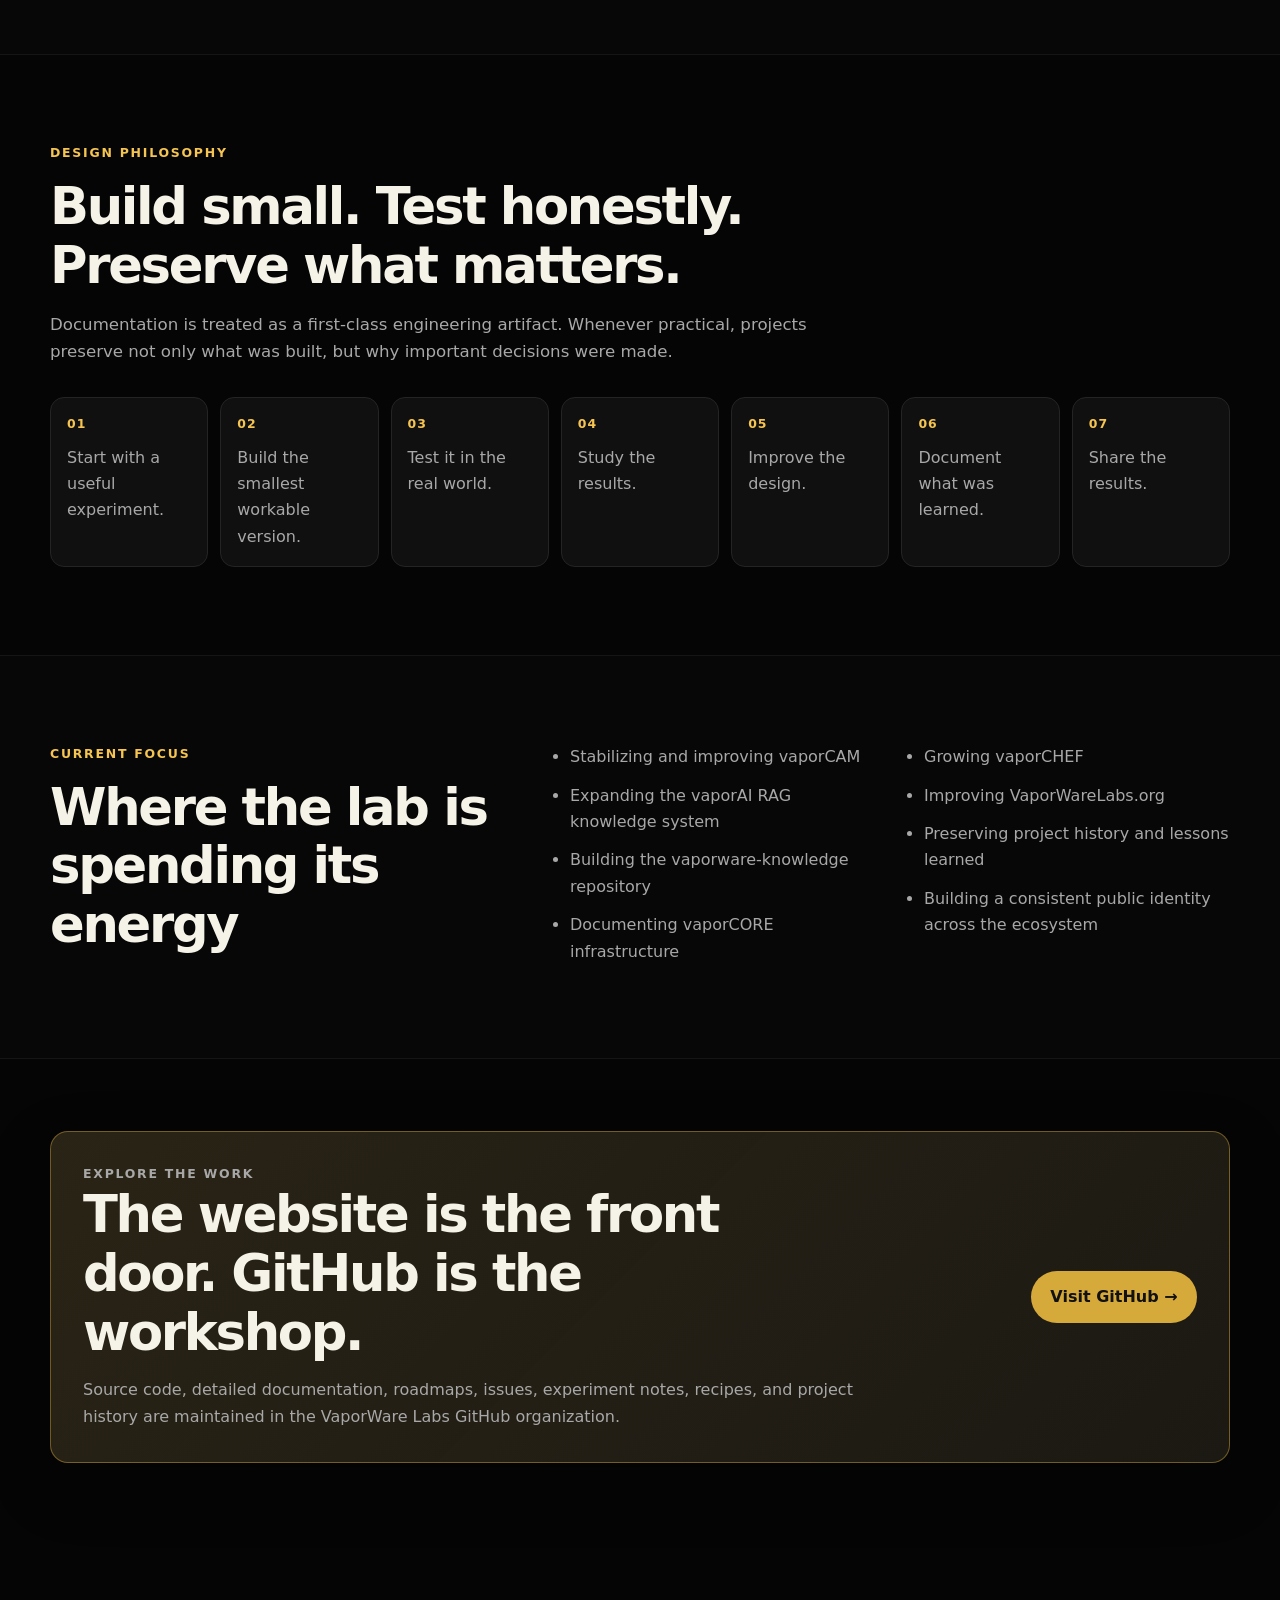
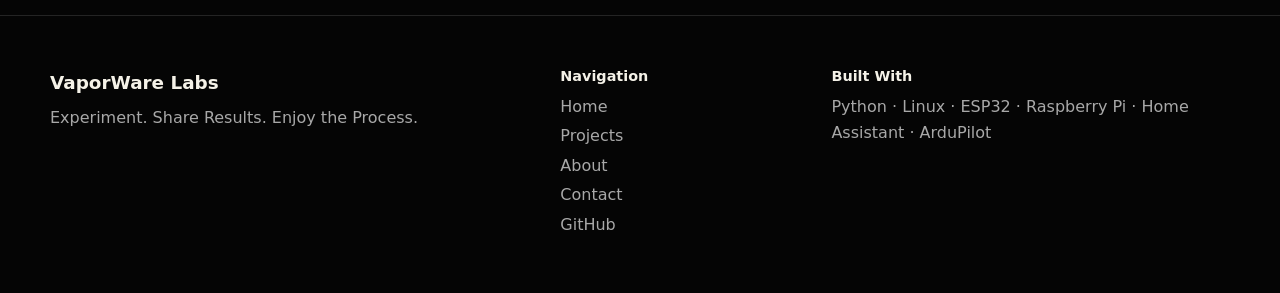
==== commit 449203b2: "Updated look and feel a bit.  Kept similiar color scheme.  Added content to better reflect current l" ====
--- a/index.html
+++ b/index.html
@@ -1,657 +1,461 @@
 <!doctype html>
 <html lang="en">
 <head>
-  <meta charset="utf-8" />
-  <meta name="viewport" content="width=device-width, initial-scale=1" />
-
-  <meta name="description"
-        content="Embedded systems, robotics, home automation, and hardware experiments from VaporWare Labs." />
-
+  <meta charset="utf-8">
+  <meta name="viewport" content="width=device-width, initial-scale=1">
+  <meta name="description" content="VaporWare Labs is an independent engineering lab for software, robotics, AI, embedded systems, home automation, infrastructure, and experimental projects.">
   <meta name="keywords"
         content="embedded systems, robotics, Home Assistant, ESP32, Arduino, Raspberry Pi, automation, 3D printing" />
-
+  <meta name="theme-color" content="#0b1118">
   <meta name="author" content="VaporWare Labs" />
-
   <link rel="icon" href="/favicon.ico">
-
   <title>VaporWare Labs</title>
-
-  <style>
-    :root {
-      --bg: #050505;
-      --panel: #101010;
-      --panel2: #151515;
-      --text: #f5f2e8;
-      --muted: #a8a8a8;
-      --gold: #d6a93b;
-      --gold2: #f5c451;
-      --line: #242424;
-    }
-
-    * { box-sizing: border-box; }
-
-    html { scroll-behavior: smooth; }
-
-    body {
-      margin: 0;
-      font-family: Arial, Helvetica, sans-serif;
-      background:
-        radial-gradient(circle at 20% 10%, rgba(214,169,59,.12), transparent 28%),
-        linear-gradient(180deg, #050505, #080808);
-      color: var(--text);
-    }
-
-    a { color: inherit; }
-
-    .wrap {
-      width: min(1180px, 88vw);
-      margin: 0 auto;
-    }
-
-    nav {
-      position: sticky;
-      top: 0;
-      z-index: 10;
-      background: rgba(5,5,5,.84);
-      backdrop-filter: blur(12px);
-      border-bottom: 1px solid var(--line);
-    }
-
-    .nav-inner {
-      height: 76px;
-      display: flex;
-      align-items: center;
-      justify-content: space-between;
-    }
-
-    .brand {
-      display: flex;
-      align-items: center;
-      gap: 12px;
-      text-decoration: none;
-      font-weight: 800;
-      letter-spacing: .02em;
-    }
-
-    .brand img {
-      width: 42px;
-      height: 42px;
-      object-fit: contain;
-    }
-
-    .brand span span { color: var(--gold); }
-
-    .nav-links {
-      display: flex;
-      align-items: center;
-      gap: 28px;
-      color: var(--muted);
-      font-weight: 700;
-      font-size: .95rem;
-    }
-
-    .nav-links a {
-      text-decoration: none;
-    }
-
-    .nav-links a:hover { color: var(--gold); }
-
-    .nav-cta {
-      border: 1px solid var(--gold);
-      color: var(--gold);
-      padding: 10px 18px;
-      border-radius: 10px;
-    }
-
-    header {
-      min-height: calc(100vh - 76px);
-      display: grid;
-      align-items: center;
-      padding: 64px 0;
-    }
-
-    .hero-grid {
-      display: grid;
-      grid-template-columns: .9fr 1.1fr;
-      gap: 64px;
-      align-items: center;
-    }
-
-    .hero-logo {
-      display: flex;
-      align-items: center;
-      justify-content: center;
-    }
-
-    .hero-logo img {
-      width: min(340px, 70vw);
-      filter: drop-shadow(0 10px 30px rgba(0,0,0,0.6));
-      border-radius: 12px;
-    }
-
-    .eyebrow {
-      color: var(--gold);
-      text-transform: uppercase;
-      letter-spacing: .2em;
-      font-size: .85rem;
-      font-weight: 800;
-      margin-bottom: 18px;
-    }
-
-    h1 {
-      font-size: clamp(3.2rem, 8vw, 6.8rem);
-      line-height: .88;
-      margin: 0;
-      letter-spacing: -.06em;
-    }
-
-    h1 span {
-      display: block;
-      color: var(--gold2);
-    }
-
-    .tagline {
-      max-width: 620px;
-      color: #d0d0d0;
-      font-size: clamp(1.05rem, 1.8vw, 1.35rem);
-      line-height: 1.65;
-      margin: 28px 0 0;
-    }
-
-    .buttons {
-      display: flex;
-      gap: 14px;
-      flex-wrap: wrap;
-      margin-top: 34px;
-    }
-
-    .button {
-      text-decoration: none;
-      border: 1px solid var(--gold);
-      color: var(--gold);
-      padding: 14px 20px;
-      border-radius: 10px;
-      font-weight: 800;
-    }
-
-    .button.primary {
-      background: linear-gradient(135deg, var(--gold2), var(--gold));
-      color: #111;
-      border: none;
-    }
-
-    section {
-      padding: 70px 0;
-      border-top: 1px solid var(--line);
-    }
-
-    .section-kicker {
-      color: var(--gold);
-      text-transform: uppercase;
-      letter-spacing: .18em;
-      font-size: .8rem;
-      font-weight: 800;
-      margin-bottom: 12px;
-    }
-
-    h2 {
-      font-size: clamp(2rem, 4vw, 3.4rem);
-      line-height: 1;
-      margin: 0 0 28px;
-      letter-spacing: -.04em;
-    }
-
-    .projects-grid {
-      display: grid;
-      grid-template-columns: repeat(4, 1fr);
-      gap: 18px;
-    }
-
-    .news-grid {
-      display: grid;
-      grid-template-columns: repeat(3, 1fr);
-      gap: 18px;
-    }
-
-    .news-card {
-      min-height: 300px;
-    }
-
-    .news-card ul {
-      color: var(--muted);
-      line-height: 1.65;
-      padding-left: 20px;
-      margin: 0 0 22px;
-    }
-
-    .news-card li {
-      margin-bottom: 6px;
-    }
-
-    .status-line {
-      color: var(--muted);
-      font-size: .95rem;
-      line-height: 1.65;
-      margin: 0 0 28px;
-      max-width: 820px;
-    }
-
-    .card {
-      background: linear-gradient(180deg, var(--panel2), var(--panel));
-      border: 1px solid var(--line);
-      border-radius: 18px;
-      padding: 24px;
-      min-height: 230px;
-      transition: transform .18s ease, border-color .18s ease;
-    }
-
-    .card:hover {
-      transform: translateY(-4px);
-      border-color: rgba(214,169,59,.55);
-    }
-
-    .icon {
-      font-size: 2.4rem;
-      color: var(--gold);
-      margin-bottom: 20px;
-    }
-
-    .card h3 {
-      margin: 0 0 12px;
-      color: var(--text);
-      font-size: 1.2rem;
-    }
-
-    .card p {
-      color: var(--muted);
-      line-height: 1.55;
-      margin: 0 0 22px;
-    }
-
-    .card-link {
-      display: block;
-      color: inherit;
-      text-decoration: none;
-      height: 100%;
-    }
-
-    .card-badge {
-      display: inline-block;
-      color: #111;
-      background: linear-gradient(135deg, var(--gold2), var(--gold));
-      font-size: .7rem;
-      font-weight: 900;
-      text-transform: uppercase;
-      letter-spacing: .12em;
-      padding: 6px 9px;
-      border-radius: 999px;
-      margin-bottom: 16px;
-    }
-
-    .card-meta {
-      color: #777;
-      font-size: .82rem;
-      font-weight: 700;
-      text-transform: uppercase;
-      letter-spacing: .08em;
-      margin-bottom: 12px;
-    }
-
-    .learn {
-      color: var(--gold);
-      font-weight: 800;
-      text-decoration: none;
-    }
-
-    .learn::after { content: " →"; }
-
-    .about-grid {
-      display: grid;
-      grid-template-columns: .85fr 1.15fr;
-      gap: 48px;
-      align-items: center;
-    }
-
-    .about-text p {
-      color: var(--muted);
-      line-height: 1.75;
-      font-size: 1.05rem;
-      margin-bottom: 0;
-    }
-
-    .lab-panel {
-      border: 1px solid rgba(214,169,59,.35);
-      border-radius: 18px;
-      background:
-        radial-gradient(circle at 30% 20%, rgba(214,169,59,.16), transparent 30%),
-        linear-gradient(135deg, #101010, #070707);
-      min-height: 280px;
-      padding: 34px;
-      display: flex;
-      align-items: center;
-      gap: 28px;
-    }
-
-    .lab-panel img {
-      width: 140px;
-      opacity: .92;
-    }
-
-    .lab-panel ul {
-      margin: 0;
-      padding-left: 20px;
-      color: var(--muted);
-      line-height: 1.8;
-    }
-
-    footer {
-      border-top: 1px solid var(--line);
-      padding: 44px 0;
-      color: #777;
-    }
-
-    .footer-grid {
-      display: grid;
-      grid-template-columns: 1.4fr 1fr 1fr;
-      gap: 28px;
-      align-items: start;
-    }
-
-    .footer-brand {
-      display: flex;
-      align-items: center;
-      gap: 12px;
-      color: var(--text);
-      font-weight: 800;
-    }
-
-    .footer-brand img {
-      width: 40px;
-    }
-
-    .footer-col h4 {
-      color: var(--gold);
-      margin: 0 0 12px;
-      text-transform: uppercase;
-      letter-spacing: .12em;
-      font-size: .75rem;
-    }
-
-    .footer-col a,
-    .footer-col div {
-      display: block;
-      color: #888;
-      text-decoration: none;
-      margin: 8px 0;
-    }
-
-    @media (max-width: 900px) {
-      .hero-grid,
-      .about-grid {
-        grid-template-columns: 1fr;
-      }
-
-      .hero-logo {
-        min-height: 280px;
-      }
-
-      .hero-logo::before {
-        width: 260px;
-        height: 260px;
-      }
-
-      .hero-logo::after {
-        width: 210px;
-        height: 210px;
-      }
-
-      .projects-grid,
-      .news-grid {
-        grid-template-columns: repeat(2, 1fr);
-      }
-
-      .nav-links {
-        display: none;
-      }
-    }
-
-    @media (max-width: 560px) {
-      .projects-grid,
-      .news-grid,
-      .footer-grid {
-        grid-template-columns: 1fr;
-      }
-
-      .lab-panel {
-        flex-direction: column;
-        align-items: flex-start;
-      }
-    }
-  </style>
+  <link rel="stylesheet" href="styles.css">
 </head>
 
 <body>
-  <nav>
-    <div class="wrap nav-inner">
-      <a class="brand" href="#">
-        <img src="logo-white.png" alt="VaporWare Labs logo">
-        <span>VaporWare <span>Labs</span></span>
+  <header class="site-header">
+    <div class="container nav-wrap">
+      <a class="brand" href="#top" aria-label="VaporWare Labs home">
+        <img src="logo-white.png" alt="" class="brand-logo">
+        <span>VaporWare Labs</span>
       </a>
 
-      <div class="nav-links">
-        <a href="#">Home</a>
-        <a href="#latest">Latest</a>
-        <a href="#projects">Projects</a>
-        <a href="#about">About</a>
-        <a href="https://github.com/VaporWareLabs" target="_blank" rel="noopener">GitHub</a>
-        <a class="nav-cta" href="mailto:lab@vaporwarelabs.org">Contact</a>
-      </div>
-    </div>
-  </nav>
-
-  <header>
-    <div class="wrap hero-grid">
-      <div class="hero-logo">
-        <img src="logo-white.png" alt="VaporWare Labs logo">
-      </div>
-
-      <div>
-        <div class="eyebrow">Engineering • Automation • Hardware</div>
-        <h1>VaporWare <span>Labs</span></h1>
-        <p class="tagline">
-          A personal engineering lab for connected devices, smart spaces,
-          robotics, software tools, food experiments, and beautifully unnecessary hardware.
-        </p>
-
-        <div class="buttons">
-          <a class="button primary" href="#projects">View Projects →</a>
-          <a class="button" href="https://github.com/VaporWareLabs" target="_blank" rel="noopener">GitHub Org</a>
-          <a class="button" href="mailto:lab@vaporwarelabs.org">Contact</a>
-        </div>
-      </div>
-    </div>
-  </header>
-
-
-  <section id="latest">
-    <div class="wrap">
-      <div class="section-kicker">Latest News</div>
-      <h2>Recent Lab Notes</h2>
-      <p class="status-line">
-        VaporWare Labs continues to evolve through practical experiments,
-        careful iteration, and a willingness to document what worked.
-      </p>
-
-      <div class="news-grid">
-        <article class="card news-card">
-          <a class="card-link" href="https://github.com/VaporWareLabs" target="_blank" rel="noopener">
-            <div class="card-badge">Foundation Release</div>
-            <div class="icon">▣</div>
-            <div class="card-meta">vaporCAM • v0.6 Climb</div>
-            <h3>Architecture Cleanup</h3>
-            <p>
-              vaporCAM v0.6 focuses on strengthening the codebase rather than
-              adding a major end-user feature.
-            </p>
-            <ul>
-              <li>Service-layer architecture</li>
-              <li>Expanded automated tests</li>
-              <li>Structured logging</li>
-              <li>Organized CSS and JavaScript</li>
-            </ul>
-            <span class="learn">View source</span>
-          </a>
-        </article>
-
-        <article class="card news-card">
-          <a class="card-link" href="https://github.com/VaporWareLabs/vaporCHEF" target="_blank" rel="noopener">
-            <div class="card-badge">New Project</div>
-            <div class="icon">◈</div>
-            <div class="card-meta">vaporCHEF</div>
-            <h3>Version-Controlled Recipes</h3>
-            <p>
-              vaporCHEF applies the VaporWare Labs process to cooking:
-              experiments, design decisions, lessons learned, and future revisions.
-            </p>
-            <ul>
-              <li>Markdown recipes</li>
-              <li>Version history</li>
-              <li>Cooking experiments</li>
-              <li>Food science notes</li>
-            </ul>
-            <span class="learn">Open repository</span>
-          </a>
-        </article>
-
-        <article class="card news-card">
-          <a class="card-link" href="https://github.com/VaporWareLabs" target="_blank" rel="noopener">
-            <div class="card-badge">Next Up</div>
-            <div class="icon">△</div>
-            <div class="card-meta">Roadmap</div>
-            <h3>Back to Features</h3>
-            <p>
-              With the foundation work complete, the next vaporCAM release can
-              return to user-facing capabilities.
-            </p>
-            <ul>
-              <li>Excel round-trip import</li>
-              <li>Charge code analytics</li>
-              <li>Sync status visibility</li>
-              <li>Reporting polish</li>
-            </ul>
-            <span class="learn">View GitHub org</span>
-          </a>
-        </article>
-      </div>
-    </div>
-  </section>
-
-  <section id="projects">
-    <div class="wrap">
-      <div class="section-kicker">Featured Projects</div>
-      <h2>What We’re Building</h2>
-
-      <div class="projects-grid">
-        <article class="card">
-          <a class="card-link" href="project-vapor.html">
-            <div class="card-badge">Active Build</div>
-            <div class="icon">⌂</div>
-            <div class="card-meta">Smart Space</div>
-            <h3>Project Vapor</h3>
-            <p>Home Assistant, ESP32 nodes, presence sensing, lighting control, and room automation.</p>
-            <span class="learn">View project</span>
-          </a>
-        </article>
-
-        <article class="card">
-          <a class="card-link" href="rover-001b.html">
-            <div class="card-badge">Active Build</div>
-            <div class="icon">▱</div>
-            <div class="card-meta">Robotics</div>
-            <h3>Rover-001b</h3>
-            <p>A modular RC rover platform with Arduino control, RadioMaster receiver input, Raspberry Pi integration, and a 2020 extrusion chassis.</p>
-            <span class="learn">View project</span>
-          </a>
-        </article>
-
-        <article class="card">
-          <a class="card-link" href="https://github.com/VaporWareLabs" target="_blank" rel="noopener">
-            <div class="card-badge">v0.6 Climb</div>
-            <div class="icon">▣</div>
-            <div class="card-meta">Project Controls</div>
-            <h3>vaporCAM</h3>
-            <p>A Django-based project controls dashboard for Jira synchronization, CAM planning, EVM rollups, actuals, and ETC forecasting.</p>
-            <span class="learn">Source code</span>
-          </a>
-        </article>
-
-        <article class="card">
-          <a class="card-link" href="https://github.com/VaporWareLabs/vaporCHEF" target="_blank" rel="noopener">
-            <div class="card-badge">New Project</div>
-            <div class="icon">◈</div>
-            <div class="card-meta">Cooking Experiments</div>
-            <h3>vaporCHEF</h3>
-            <p>Version-controlled recipes, food science notes, and cooking experiments documented with an engineering mindset.</p>
-            <span class="learn">Source code</span>
-          </a>
-        </article>
-      </div>
-    </div>
-  </section>
-
-  <section id="about">
-    <div class="wrap about-grid">
-      <div class="about-text">
-        <div class="section-kicker">About the Lab</div>
-        <h2>Experiment. Share Results. Enjoy the Process.</h2>
-        <p>
-          VaporWare Labs is a project hub for hands-on engineering work:
-          printed enclosures, embedded controllers, smart home nodes,
-          dashboards, experimental robots, version-controlled recipes, and
-          the occasional gloriously unnecessary trophy.
-        </p>
-      </div>
-
-      <div class="lab-panel">
-        <img src="logo.png" alt="VaporWare Labs logo">
-        <ul>
-          <li>ESP32 and embedded controllers</li>
-          <li>Home Assistant automation</li>
-          <li>Robotics and control systems</li>
-          <li>3D-printed product prototypes</li>
-          <li>Software tools and cooking experiments</li>
-        </ul>
-      </div>
-    </div>
-  </section>
-
-  <footer>
-    <div class="wrap footer-grid">
-      <div>
-        <div class="footer-brand">
-          <span>VaporWare Labs</span>
-        </div>
-        <div style="margin-top:10px;">Experiment. Share Results. Enjoy the Process.</div>
-      </div>
-
-      <div class="footer-col">
-        <h4>Navigation</h4>
-        <a href="#">Home</a>
-        <a href="#latest">Latest</a>
+      <nav class="site-nav" aria-label="Primary navigation">
+        <a href="#top">Home</a>
         <a href="#projects">Projects</a>
         <a href="#about">About</a>
         <a href="mailto:lab@vaporwarelabs.org">Contact</a>
-        <a href="https://github.com/VaporWareLabs" target="_blank" rel="noopener">GitHub</a>
-      </div>
-
-      <div class="footer-col">
-        <h4>Built With</h4>
-        <div>ESP32</div>
-        <div>Arduino</div>
-        <div>Raspberry Pi</div>
-        <div>Home Assistant</div>
-        <div>Django</div>
-        <div>Markdown</div>
+        <a href="https://github.com/VaporWareLabs">GitHub</a>
+      </nav>
+    </div>
+  </header>
+
+  <main id="top">
+    <section class="hero">
+      <div class="container hero-grid">
+        <div class="hero-copy">
+          <p class="kicker">Engineering • Robotics • AI • Infrastructure</p>
+          <h1>VaporWare Labs</h1>
+          <p class="hero-lede">
+            An independent engineering lab for software, robotics, artificial intelligence,
+            embedded systems, home automation, infrastructure, and experimental projects.
+          </p>
+
+          <blockquote>
+            Experiment. Share Results. Enjoy the Process.
+          </blockquote>
+
+          <div class="button-row">
+            <a class="button button-primary" href="#projects">View Projects →</a>
+            <a class="button" href="https://github.com/VaporWareLabs">GitHub Org</a>
+            <a class="text-link" href="mailto:lab@vaporwarelabs.org">Contact</a>
+          </div>
+        </div>
+
+        <div class="hero-mark" aria-hidden="true">
+          <img src="logo-white.png" alt="">
+        </div>
+      </div>
+    </section>
+
+    <section id="about" class="section">
+      <div class="container">
+        <header class="section-heading">
+          <p class="eyebrow">About the Lab</p>
+          <h2>Ideas. Built. Tested. Iterated.</h2>
+          <p>
+            VaporWare Labs is a growing collection of engineering projects, experiments,
+            and shared knowledge.
+          </p>
+          <p>
+            Projects range from autonomous vehicles and smart-home systems to
+            project-management software, local artificial intelligence, self-hosted
+            infrastructure, and documented cooking experiments.
+          </p>
+          <p>
+            The lab is not limited to one technical field or product. It is a place to
+            follow curiosity, build useful things, preserve what was learned, and make
+            the results available to others.
+          </p>
+        </header>
+      </div>
+    </section>
+
+    <section class="section section-alt" aria-labelledby="status-title">
+      <div class="container">
+        <header class="section-heading">
+          <p class="eyebrow">Current Lab Status</p>
+          <h2 id="status-title">What is active now</h2>
+          <p>
+            The website provides the overview. Detailed source code, roadmaps, design
+            notes, issues, and experiment history remain in GitHub.
+          </p>
+        </header>
+
+        <div class="status-grid">
+          <article class="status-card">
+            <span class="status-dot active"></span>
+            <div>
+              <h3>vaporCAM</h3>
+              <p>Active Development</p>
+              <small>Stability, earned value, multi-project workflows, deployment</small>
+            </div>
+          </article>
+
+          <article class="status-card">
+            <span class="status-dot experimental"></span>
+            <div>
+              <h3>vaporAI</h3>
+              <p>Experimental</p>
+              <small>Local RAG, model evaluation, engineering memory</small>
+            </div>
+          </article>
+
+          <article class="status-card">
+            <span class="status-dot operational"></span>
+            <div>
+              <h3>vaporCORE</h3>
+              <p>Operational</p>
+              <small>Self-hosted development, testing, and AI infrastructure</small>
+            </div>
+          </article>
+
+          <article class="status-card">
+            <span class="status-dot active"></span>
+            <div>
+              <h3>vaporCHEF</h3>
+              <p>Active Development</p>
+              <small>Version-controlled recipes and cooking experiments</small>
+            </div>
+          </article>
+
+          <article class="status-card">
+            <span class="status-dot experimental"></span>
+            <div>
+              <h3>Robotics</h3>
+              <p>Experimental</p>
+              <small>Quadcopters, indoor flight, rovers, autonomy</small>
+            </div>
+          </article>
+
+          <article class="status-card">
+            <span class="status-dot operational"></span>
+            <div>
+              <h3>Project Vapor</h3>
+              <p>Operational</p>
+              <small>Local home automation, sensing, and smart spaces</small>
+            </div>
+          </article>
+        </div>
+      </div>
+    </section>
+
+    <section id="projects" class="section">
+      <div class="container">
+        <header class="section-heading">
+          <p class="eyebrow">Active Projects</p>
+          <h2>What We’re Building</h2>
+          <p>
+            Each project begins as a useful experiment and grows through real-world
+            testing, documentation, and iteration.
+          </p>
+        </header>
+
+        <div class="project-grid">
+          <article class="project-card featured">
+            <div class="card-topline">
+              <span class="pill active-pill">Active Development</span>
+              <span class="project-icon" aria-hidden="true">▤</span>
+            </div>
+            <p class="project-type">Engineering Software</p>
+            <h3>vaporCAM</h3>
+            <p>
+              An open-source engineering planning and control-account management
+              application built with Django.
+            </p>
+            <ul>
+              <li>Jira Feature and Story synchronization</li>
+              <li>Monthly ETC and labor actuals</li>
+              <li>Feature rollups and earned-value visibility</li>
+              <li>Search, notes, audit history, and Excel export</li>
+              <li>Linux deployment with Gunicorn and Nginx</li>
+            </ul>
+            <p class="card-focus">
+              <strong>Current focus:</strong> production stabilization, usability,
+              deployment hardening, and Excel round-trip workflows.
+            </p>
+            <a class="card-link" href="https://github.com/VaporWareLabs/vaporcam">View repository →</a>
+          </article>
+
+          <article class="project-card">
+            <div class="card-topline">
+              <span class="pill operational-pill">Operational</span>
+              <span class="project-icon" aria-hidden="true">⌁</span>
+            </div>
+            <p class="project-type">Infrastructure</p>
+            <h3>vaporCORE</h3>
+            <p>
+              The self-hosted platform supporting VaporWare Labs development,
+              experimentation, and local AI.
+            </p>
+            <ul>
+              <li>Proxmox virtualization</li>
+              <li>Ubuntu virtual machines</li>
+              <li>Tailscale remote connectivity</li>
+              <li>Development and test environments</li>
+              <li>Snapshots and infrastructure experiments</li>
+            </ul>
+          </article>
+
+          <article class="project-card">
+            <div class="card-topline">
+              <span class="pill experiment-pill">Experimental</span>
+              <span class="project-icon" aria-hidden="true">✦</span>
+            </div>
+            <p class="project-type">Artificial Intelligence</p>
+            <h3>vaporAI</h3>
+            <p>
+              A private, self-hosted AI platform running local language models and
+              Retrieval-Augmented Generation.
+            </p>
+            <ul>
+              <li>Ollama and Open WebUI</li>
+              <li>Local language models</li>
+              <li>RAG over approved documentation</li>
+              <li>Private engineering-memory assistant</li>
+            </ul>
+          </article>
+
+          <article class="project-card">
+            <div class="card-topline">
+              <span class="pill active-pill">Active Development</span>
+              <span class="project-icon" aria-hidden="true">▥</span>
+            </div>
+            <p class="project-type">Knowledge System</p>
+            <h3>vaporware-knowledge</h3>
+            <p>
+              A version-controlled knowledge repository designed for both humans and AI
+              systems.
+            </p>
+            <ul>
+              <li>Project overviews and design documents</li>
+              <li>Roadmaps and feature descriptions</li>
+              <li>Infrastructure notes and lessons learned</li>
+              <li>Curated institutional memory for vaporAI</li>
+            </ul>
+          </article>
+
+          <article class="project-card">
+            <div class="card-topline">
+              <span class="pill active-pill">Active Development</span>
+              <span class="project-icon" aria-hidden="true">⌁</span>
+            </div>
+            <p class="project-type">Cooking Experiments</p>
+            <h3>vaporCHEF</h3>
+            <p>
+              A Git-based collection of evolving recipes documented in Markdown and
+              refined through experimentation.
+            </p>
+            <ul>
+              <li>Record the initial recipe</li>
+              <li>Test and evaluate the result</li>
+              <li>Revise the ingredients or method</li>
+              <li>Preserve photos, notes, and version history</li>
+            </ul>
+          </article>
+
+          <article class="project-card">
+            <div class="card-topline">
+              <span class="pill experiment-pill">Experimental</span>
+              <span class="project-icon" aria-hidden="true">✣</span>
+            </div>
+            <p class="project-type">Flight Systems</p>
+            <h3>Quad-001</h3>
+            <p>
+              An endurance-focused quadcopter platform based on CubePilot and ArduPilot,
+              supported by smaller indoor-aircraft experiments.
+            </p>
+            <ul>
+              <li>S500 airframe and CubePilot controller</li>
+              <li>RFD900 telemetry</li>
+              <li>Mission planning and autonomous flight</li>
+              <li>Control tuning and system integration</li>
+            </ul>
+          </article>
+
+          <article class="project-card">
+            <div class="card-topline">
+              <span class="pill experiment-pill">Experimental</span>
+              <span class="project-icon" aria-hidden="true">▱</span>
+            </div>
+            <p class="project-type">Robotics</p>
+            <h3>Rover-001b</h3>
+            <p>
+              A modular Raspberry Pi and Arduino rover platform for RC control,
+              autonomy, computer vision, and future docking concepts.
+            </p>
+            <a class="card-link" href="rover-001b.html">View project →</a>
+          </article>
+
+          <article class="project-card">
+            <div class="card-topline">
+              <span class="pill operational-pill">Operational</span>
+              <span class="project-icon" aria-hidden="true">⌂</span>
+            </div>
+            <p class="project-type">Smart Space</p>
+            <h3>Project Vapor</h3>
+            <p>
+              A Home Assistant–based smart-home ecosystem built around local automation,
+              practical sensing, and ESP32 devices.
+            </p>
+            <ul>
+              <li>Presence-aware lighting</li>
+              <li>Voice satellites and scene controllers</li>
+              <li>Environmental and occupancy sensing</li>
+              <li>Local automation wherever practical</li>
+            </ul>
+            <a class="card-link" href="project-vapor.html">View project →</a>
+          </article>
+
+          <article class="project-card">
+            <div class="card-topline">
+              <span class="pill planned-pill">Planned</span>
+              <span class="project-icon" aria-hidden="true">◇</span>
+            </div>
+            <p class="project-type">Future Software</p>
+            <h3>vaporTASK, vaporEXEC &amp; Institutional Memory Engine</h3>
+            <p>
+              Planned projects for a focused Jira interface, a management-level
+              portfolio dashboard, and an institutional memory engine. These are not current development priorities.
+            </p>
+          </article>
+        </div>
+      </div>
+    </section>
+
+    <section class="section section-alt" aria-labelledby="technology-title">
+      <div class="container">
+        <header class="section-heading">
+          <p class="eyebrow">Technology Stack</p>
+          <h2 id="technology-title">One lab, many disciplines</h2>
+        </header>
+
+        <div class="tech-grid">
+          <article class="tech-card">
+            <h3>Software</h3>
+            <p>Python, C++, Django, FastAPI, JavaScript, Bootstrap, SQLite, Gitea</p>
+          </article>
+          <article class="tech-card">
+            <h3>Artificial Intelligence</h3>
+            <p>Ollama, Open WebUI, local LLMs, RAG, prompt engineering, local inference</p>
+          </article>
+          <article class="tech-card">
+            <h3>Hardware</h3>
+            <p>Raspberry Pi, Arduino, ESP32, STM32, RC systems</p>
+          </article>
+          <article class="tech-card">
+            <h3>Infrastructure</h3>
+            <p>Ubuntu, Linux, Proxmox, Docker, Gunicorn, Nginx, systemd, Tailscale</p>
+          </article>
+          <article class="tech-card">
+            <h3>Robotics &amp; Control</h3>
+            <p>ArduPilot, MAVLink, computer vision, autonomous systems</p>
+          </article>
+          <article class="tech-card">
+            <h3>Mechanical Design</h3>
+            <p>SolidWorks, CAD prototyping, 3D printing, 2020 aluminum extrusion</p>
+          </article>
+          <article class="tech-card">
+            <h3>Home Automation</h3>
+            <p>Home Assistant, ESPHome, voice satellites, sensing, local control</p>
+          </article>
+          <article class="tech-card">
+            <h3>Documentation</h3>
+            <p>Markdown, version control, roadmaps, design history, experiment records</p>
+          </article>
+        </div>
+      </div>
+    </section>
+
+    <section class="section" aria-labelledby="philosophy-title">
+      <div class="container">
+        <header class="section-heading">
+          <p class="eyebrow">Design Philosophy</p>
+          <h2 id="philosophy-title">Build small. Test honestly. Preserve what matters.</h2>
+          <p>
+            Documentation is treated as a first-class engineering artifact. Whenever
+            practical, projects preserve not only what was built, but why important
+            decisions were made.
+          </p>
+        </header>
+
+        <ol class="process-grid">
+          <li><span>01</span>Start with a useful experiment.</li>
+          <li><span>02</span>Build the smallest workable version.</li>
+          <li><span>03</span>Test it in the real world.</li>
+          <li><span>04</span>Study the results.</li>
+          <li><span>05</span>Improve the design.</li>
+          <li><span>06</span>Document what was learned.</li>
+          <li><span>07</span>Share the results.</li>
+        </ol>
+      </div>
+    </section>
+
+    <section class="section section-alt" aria-labelledby="focus-title">
+      <div class="container split-panel">
+        <div>
+          <p class="eyebrow">Current Focus</p>
+          <h2 id="focus-title">Where the lab is spending its energy</h2>
+        </div>
+        <ul class="focus-list">
+          <li>Stabilizing and improving vaporCAM</li>
+          <li>Expanding the vaporAI RAG knowledge system</li>
+          <li>Building the vaporware-knowledge repository</li>
+          <li>Documenting vaporCORE infrastructure</li>
+          <li>Growing vaporCHEF</li>
+          <li>Improving VaporWareLabs.org</li>
+          <li>Preserving project history and lessons learned</li>
+          <li>Building a consistent public identity across the ecosystem</li>
+        </ul>
+      </div>
+    </section>
+
+    <section id="connect" class="section connect-section">
+      <div class="container connect-card">
+        <div>
+          <p class="eyebrow">Explore the Work</p>
+          <h2>The website is the front door. GitHub is the workshop.</h2>
+          <p>
+            Source code, detailed documentation, roadmaps, issues, experiment notes,
+            recipes, and project history are maintained in the VaporWare Labs GitHub
+            organization.
+          </p>
+        </div>
+        <a class="button button-primary" href="https://github.com/VaporWareLabs">Visit GitHub →</a>
+      </div>
+    </section>
+  </main>
+
+  <footer class="site-footer">
+    <div class="container footer-grid">
+      <div>
+        <div class="footer-brand">VaporWare Labs</div>
+        <p>Experiment. Share Results. Enjoy the Process.</p>
+      </div>
+
+      <div>
+        <h3>Navigation</h3>
+        <a href="#top">Home</a>
+        <a href="#projects">Projects</a>
+        <a href="#about">About</a>
+        <a href="mailto:lab@vaporwarelabs.org">Contact</a>
+        <a href="https://github.com/VaporWareLabs">GitHub</a>
+      </div>
+
+      <div>
+        <h3>Built With</h3>
+        <p>Python · Linux · ESP32 · Raspberry Pi · Home Assistant · ArduPilot</p>
       </div>
     </div>
   </footer>
--- a/styles.css
+++ b/styles.css
@@ -0,0 +1,602 @@
+:root {
+  --bg: #050505;
+  --bg-soft: #080808;
+  --panel: #101010;
+  --panel-hover: #151515;
+  --line: #242424;
+  --text: #f5f2e8;
+  --muted: #a8a8a8;
+  --gold: #d6a93b;
+  --gold-light: #f5c451;
+  --status-active: #59B7FF;
+  --status-operational: #5EE6A8;
+  --status-experimental: #D66A42;
+  --status-planned: #6E7F80;
+  --status-archived: #8F98A3;
+
+
+
+  --radius: 18px;
+  --shadow: 0 22px 60px rgba(0, 0, 0, .28);
+  --container: 1180px;
+}
+
+* { box-sizing: border-box; }
+
+html { scroll-behavior: smooth; }
+
+body {
+  margin: 0;
+  background:
+    radial-gradient(circle at 10% 0%, rgba(214, 169, 59, .12), transparent 30rem),
+    radial-gradient(circle at 90% 24%, rgba(245, 196, 81, .06), transparent 26rem),
+    var(--bg);
+  color: var(--text);
+  font-family: Inter, ui-sans-serif, system-ui, -apple-system, BlinkMacSystemFont, "Segoe UI", sans-serif;
+  line-height: 1.65;
+}
+
+a { color: inherit; text-decoration: none; }
+a:hover, a:focus-visible { color: var(--gold-light); }
+
+img { max-width: 100%; display: block; }
+
+.container {
+  width: min(calc(100% - 2rem), var(--container));
+  margin-inline: auto;
+}
+
+.site-header {
+  position: sticky;
+  top: 0;
+  z-index: 20;
+  border-bottom: 1px solid rgba(255,255,255,.07);
+  background: rgba(5, 5, 5, .86);
+  backdrop-filter: blur(16px);
+}
+
+.nav-wrap {
+  min-height: 70px;
+  display: flex;
+  align-items: center;
+  justify-content: space-between;
+  gap: 1.25rem;
+}
+
+.brand {
+  display: inline-flex;
+  align-items: center;
+  gap: .75rem;
+  font-weight: 800;
+  letter-spacing: .02em;
+}
+
+.brand-logo {
+  width: 34px;
+  height: 34px;
+  object-fit: contain;
+}
+
+.site-nav {
+  display: flex;
+  flex-wrap: wrap;
+  align-items: center;
+  gap: 1.2rem;
+  color: var(--muted);
+  font-size: .95rem;
+}
+
+.hero {
+  padding: 7.2rem 0 5.5rem;
+  overflow: hidden;
+}
+
+.hero-grid {
+  display: grid;
+  grid-template-columns: minmax(0, 1.25fr) minmax(240px, .75fr);
+  align-items: center;
+  gap: 4rem;
+}
+
+.kicker, .eyebrow {
+  margin: 0 0 .8rem;
+  color: var(--gold-light);
+  font-size: .78rem;
+  font-weight: 800;
+  letter-spacing: .14em;
+  text-transform: uppercase;
+}
+
+h1, h2, h3 {
+  margin-top: 0;
+  line-height: 1.15;
+}
+
+h1 {
+  max-width: 10ch;
+  margin-bottom: 1.2rem;
+  font-size: clamp(3.4rem, 8vw, 7rem);
+  letter-spacing: -.065em;
+}
+
+h2 {
+  margin-bottom: 1rem;
+  font-size: clamp(2rem, 4vw, 3.4rem);
+  letter-spacing: -.045em;
+}
+
+h3 { margin-bottom: .55rem; }
+
+.hero-lede {
+  max-width: 760px;
+  margin: 0;
+  color: var(--muted);
+  font-size: clamp(1.08rem, 2vw, 1.35rem);
+}
+
+blockquote {
+  margin: 2rem 0 0;
+  padding: .15rem 0 .15rem 1.15rem;
+  border-left: 4px solid var(--gold);
+  color: var(--text);
+  font-size: clamp(1.15rem, 2vw, 1.55rem);
+  font-weight: 750;
+}
+
+.hero-mark {
+  display: grid;
+  min-height: 320px;
+  place-items: center;
+  border: 1px solid rgba(214, 169, 59, .2);
+  border-radius: 50%;
+  background:
+    radial-gradient(circle, rgba(214,169,59,.15), rgba(214,169,59,.025) 52%, transparent 68%);
+  box-shadow: inset 0 0 80px rgba(214,169,59,.05);
+}
+
+.hero-mark img {
+  width: min(72%, 300px);
+  opacity: .92;
+  filter: drop-shadow(0 20px 40px rgba(0,0,0,.35));
+}
+
+.button-row {
+  display: flex;
+  flex-wrap: wrap;
+  align-items: center;
+  gap: .85rem;
+  margin-top: 2.1rem;
+}
+
+.button {
+  display: inline-flex;
+  min-height: 46px;
+  align-items: center;
+  justify-content: center;
+  padding: .72rem 1.15rem;
+  border: 1px solid var(--gold);
+  border-radius: 999px;
+  background: rgba(16,16,16,.8);
+  font-weight: 750;
+  transition: transform .18s ease, border-color .18s ease, background .18s ease;
+}
+
+.button:hover {
+  transform: translateY(-1px);
+  border-color: var(--gold);
+  text-decoration: none;
+}
+
+.button-primary {
+  border-color: transparent;
+  background: var(--gold);
+  color: #111;
+}
+
+.button-primary:hover {
+  background: var(--gold-light);
+  color: #111;
+}
+
+.text-link {
+  padding: .6rem .2rem;
+  color: var(--muted);
+  font-weight: 650;
+}
+
+.section { padding: 5.5rem 0; }
+
+.section-alt {
+  border-block: 1px solid rgba(255,255,255,.055);
+  background: rgba(8,8,8,.66);
+}
+
+.section-heading {
+  max-width: 820px;
+  margin-bottom: 2rem;
+}
+
+.section-heading > p:not(.eyebrow) {
+  margin: .7rem 0 0;
+  color: var(--muted);
+  font-size: 1.04rem;
+}
+
+.status-grid {
+  display: grid;
+  grid-template-columns: repeat(3, minmax(0, 1fr));
+  gap: 1rem;
+}
+
+.status-card {
+  display: flex;
+  gap: .9rem;
+  padding: 1.1rem;
+  border: 1px solid var(--line);
+  border-radius: 14px;
+  background: rgba(16,16,16,.7);
+}
+
+.status-card h3 { margin: 0; }
+.status-card p { margin: .1rem 0; color: var(--text); font-weight: 650; }
+.status-card small { color: var(--muted); }
+
+.status-dot {
+  flex: 0 0 auto;
+  width: .7rem;
+  height: .7rem;
+  margin-top: .42rem;
+  border-radius: 50%;
+  box-shadow: 0 0 14px currentColor;
+}
+.status-dot.active { color: var(--status-active); background: var(--status-active); }
+.status-dot.operational { color: var(--status-operational); background: var(--status-operational); }
+.status-dot.experimental { color: var(--status-experimental); background: var(--status-experimental); }
+.status-dot.planned { color: var(--status-planned); background: var(--status-planned); }
+.status-dot.archived { color: var(--status-archived); background: var(--status-archived); }
+
+.project-grid {
+  display: grid;
+  grid-template-columns: repeat(12, minmax(0, 1fr));
+  gap: 1rem;
+}
+
+.project-card {
+  grid-column: span 4;
+  display: flex;
+  flex-direction: column;
+  min-height: 100%;
+  padding: 1.35rem;
+  border: 1px solid var(--line);
+  border-radius: var(--radius);
+  background:
+    linear-gradient(180deg, rgba(255,255,255,.025), transparent 40%),
+    var(--panel);
+  box-shadow: var(--shadow);
+  transition: transform .18s ease, background .18s ease, border-color .18s ease;
+}
+
+.project-card:hover {
+  transform: translateY(-3px);
+  border-color: var(--gold);
+  background-color: var(--panel-hover);
+}
+
+.project-card.featured {
+  grid-column: span 8;
+}
+
+.card-topline {
+  display: flex;
+  align-items: center;
+  justify-content: space-between;
+  gap: .8rem;
+  margin-bottom: 1rem;
+}
+
+.pill {
+  display: inline-flex;
+  width: fit-content;
+  padding: .26rem .58rem;
+  border: 1px solid currentColor;
+  border-radius: 999px;
+  background: #0a0a0a;
+  font-size: .68rem;
+  font-weight: 850;
+  letter-spacing: .08em;
+  text-transform: uppercase;
+}
+.active-pill { color: var(--status-active); }
+.operational-pill { color: var(--status-operational); }
+.experiment-pill { color: var(--status-experimental); }
+.planned-pill { color: var(--status-planned); }
+.archived-pill { color: var(--status-archived); }
+
+.project-icon {
+  color: var(--gold-light);
+  font-size: 1.35rem;
+}
+
+.project-type {
+  margin: 0 0 .35rem;
+  color: var(--gold-light) !important;
+  font-size: .78rem;
+  font-weight: 800;
+  letter-spacing: .1em;
+  text-transform: uppercase;
+}
+
+.project-card p, .project-card li { color: var(--muted); }
+.project-card ul { margin: .7rem 0 0; padding-left: 1.15rem; }
+.project-card li + li { margin-top: .25rem; }
+
+.card-focus {
+  padding-top: .8rem;
+  border-top: 1px solid rgba(255,255,255,.065);
+}
+
+.card-link {
+  margin-top: auto;
+  padding-top: 1.1rem;
+  color: var(--gold-light);
+  font-weight: 800;
+}
+
+.tech-grid {
+  display: grid;
+  grid-template-columns: repeat(4, minmax(0, 1fr));
+  gap: 1rem;
+}
+
+.tech-card {
+  padding: 1.1rem;
+  border: 1px solid var(--line);
+  border-radius: 14px;
+  background: var(--panel);
+}
+
+.tech-card h3 { margin-bottom: .35rem; }
+.tech-card p { margin: 0; color: var(--muted); }
+
+.process-grid {
+  display: grid;
+  grid-template-columns: repeat(7, minmax(0, 1fr));
+  gap: .75rem;
+  margin: 0;
+  padding: 0;
+  list-style: none;
+}
+
+.process-grid li {
+  padding: 1rem;
+  border: 1px solid var(--line);
+  border-radius: 14px;
+  background: var(--panel);
+  color: var(--muted);
+}
+
+.process-grid span {
+  display: block;
+  margin-bottom: .6rem;
+  color: var(--gold-light);
+  font-size: .78rem;
+  font-weight: 900;
+  letter-spacing: .08em;
+}
+
+.split-panel {
+  display: grid;
+  grid-template-columns: .8fr 1.2fr;
+  gap: 3rem;
+  align-items: start;
+}
+
+.focus-list {
+  columns: 2;
+  column-gap: 3rem;
+  margin: 0;
+  padding-left: 1.2rem;
+}
+
+.focus-list li {
+  break-inside: avoid;
+  margin-bottom: .75rem;
+  color: var(--muted);
+}
+
+.connect-section { padding-top: 4.5rem; }
+
+.connect-card {
+  display: flex;
+  align-items: center;
+  justify-content: space-between;
+  gap: 2rem;
+  padding: 2rem;
+  border: 1px solid rgba(214, 169, 59, .45);
+  border-radius: var(--radius);
+  background:
+    linear-gradient(135deg, rgba(214,169,59,.13), rgba(245,196,81,.05)),
+    var(--panel);
+  box-shadow: var(--shadow);
+}
+
+.connect-card > div { max-width: 780px; }
+.connect-card p { margin-bottom: 0; color: var(--muted); }
+
+.site-footer {
+  margin-top: 4rem;
+  padding: 3.25rem 0;
+  border-top: 1px solid var(--line);
+  color: var(--muted);
+}
+
+.footer-grid {
+  display: grid;
+  grid-template-columns: 1.2fr .6fr 1fr;
+  gap: 2rem;
+}
+
+.footer-brand {
+  color: var(--text);
+  font-size: 1.15rem;
+  font-weight: 850;
+}
+
+.site-footer h3 {
+  margin-bottom: .55rem;
+  color: var(--text);
+  font-size: .9rem;
+}
+
+.site-footer a {
+  display: block;
+  width: fit-content;
+  margin: .2rem 0;
+}
+
+.site-footer p { margin: .4rem 0 0; }
+
+@media (max-width: 940px) {
+  .hero-grid { grid-template-columns: 1fr; }
+  .hero-mark { display: none; }
+  .status-grid { grid-template-columns: repeat(2, minmax(0,1fr)); }
+  .project-card, .project-card.featured { grid-column: span 6; }
+  .tech-grid { grid-template-columns: repeat(2, minmax(0,1fr)); }
+  .process-grid { grid-template-columns: repeat(2, minmax(0,1fr)); }
+  .split-panel { grid-template-columns: 1fr; }
+}
+
+@media (max-width: 680px) {
+  .nav-wrap {
+    align-items: flex-start;
+    flex-direction: column;
+    padding: .9rem 0;
+  }
+
+  .site-nav { gap: .75rem 1rem; }
+
+  .hero { padding-top: 4.6rem; }
+  .section { padding: 4rem 0; }
+
+  .status-grid,
+  .tech-grid,
+  .process-grid {
+    grid-template-columns: 1fr;
+  }
+
+  .project-card,
+  .project-card.featured {
+    grid-column: 1 / -1;
+  }
+
+  .focus-list { columns: 1; }
+
+  .connect-card {
+    align-items: flex-start;
+    flex-direction: column;
+  }
+
+  .footer-grid { grid-template-columns: 1fr; }
+}
+
+/* Shared project-detail structure */
+.project-page {
+  --accent: var(--gold-light);
+  --project-panel: var(--panel);
+}
+
+.project-vapor-page {
+  --accent: var(--gold-light);
+  --project-panel: #101010;
+}
+
+.rover-page {
+  --accent: var(--gold-light);
+  --project-panel: #19160e;
+}
+
+.project-page .site-nav a:hover,
+.project-page .site-nav a:focus-visible,
+.project-page .section-label,
+.project-page .section-kicker {
+  color: var(--accent);
+}
+
+.project-page .project-hero {
+  padding: 6rem 0 4.5rem;
+}
+
+.project-page .project-hero h1 {
+  max-width: none;
+  margin: 1rem 0;
+}
+
+.project-page .project-hero > .container > p,
+.project-page section > .container > p,
+.project-page section > .container > ul,
+.project-page .card p {
+  max-width: 820px;
+  color: var(--muted);
+}
+
+.project-page .project-hero > .container > p {
+  font-size: clamp(1.08rem, 2vw, 1.3rem);
+}
+
+.project-page main > .section,
+.project-page main > section:not(.project-hero) {
+  padding: 4.5rem 0;
+  border-top: 1px solid var(--line);
+}
+
+.project-page .section-label,
+.project-page .section-kicker {
+  margin: 0 0 .6rem;
+  font-size: .78rem;
+  font-weight: 800;
+  letter-spacing: .14em;
+  text-transform: uppercase;
+}
+
+.project-page .grid,
+.project-page .grid-2 {
+  display: grid;
+  grid-template-columns: repeat(2, minmax(0, 1fr));
+  gap: 1rem;
+  margin-top: 1.5rem;
+}
+
+.project-page .card {
+  padding: 1.35rem;
+  border: 1px solid var(--line);
+  border-radius: var(--radius);
+  background: linear-gradient(180deg, rgba(255,255,255,.025), transparent), var(--project-panel);
+}
+
+.project-page .card h3 { margin-top: 0; }
+.project-page .status-box { border-color: color-mix(in srgb, var(--accent) 42%, transparent); }
+.project-page .status-box h3 { color: var(--accent); }
+
+.project-page .hero-image {
+  width: 100%;
+  max-width: 900px;
+  max-height: 640px;
+  margin: 2.5rem auto 2rem;
+  border: 1px solid var(--line);
+  border-radius: var(--radius);
+  object-fit: cover;
+  box-shadow: var(--shadow);
+}
+
+.project-page .button-primary {
+  background: var(--accent);
+  color: #111;
+}
+
+.project-page .site-footer { text-align: center; }
+
+@media (max-width: 680px) {
+  .project-page .project-hero { padding: 4rem 0 3rem; }
+  .project-page .grid,
+  .project-page .grid-2 { grid-template-columns: 1fr; }
+}
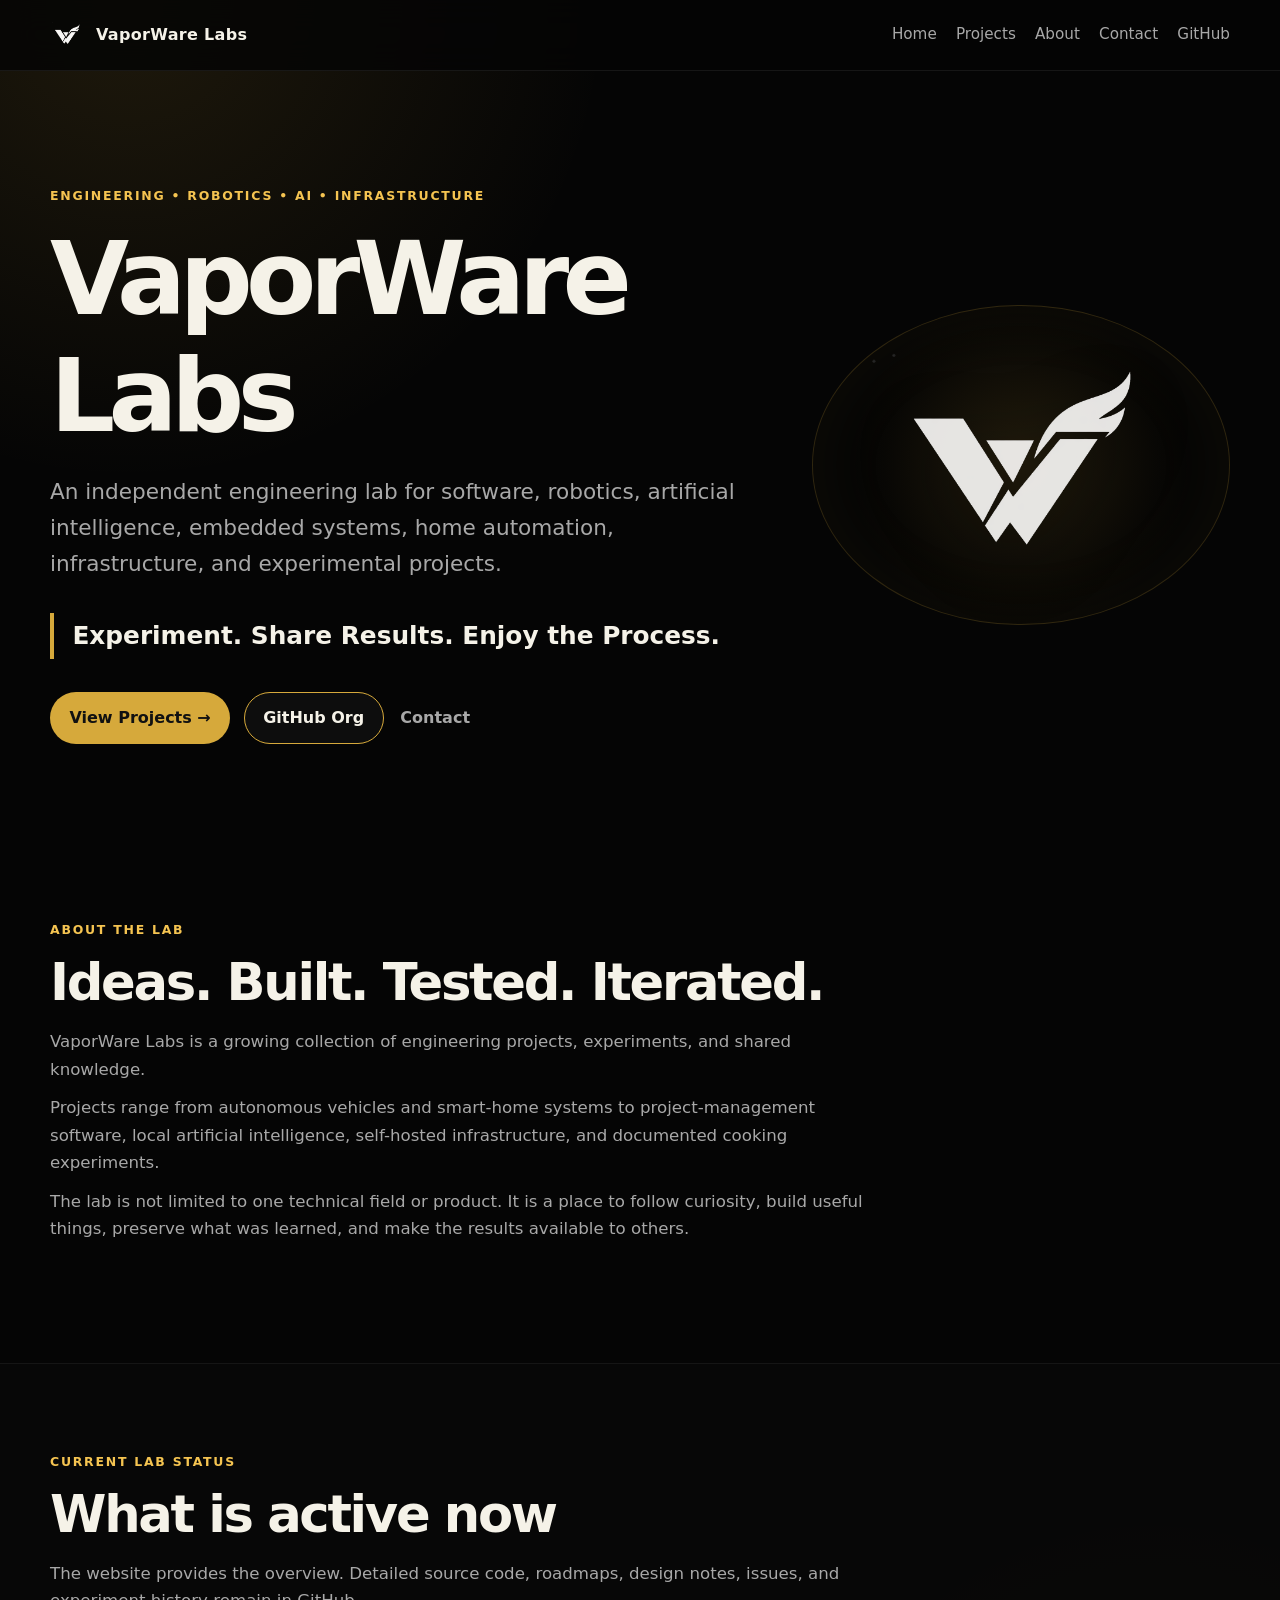
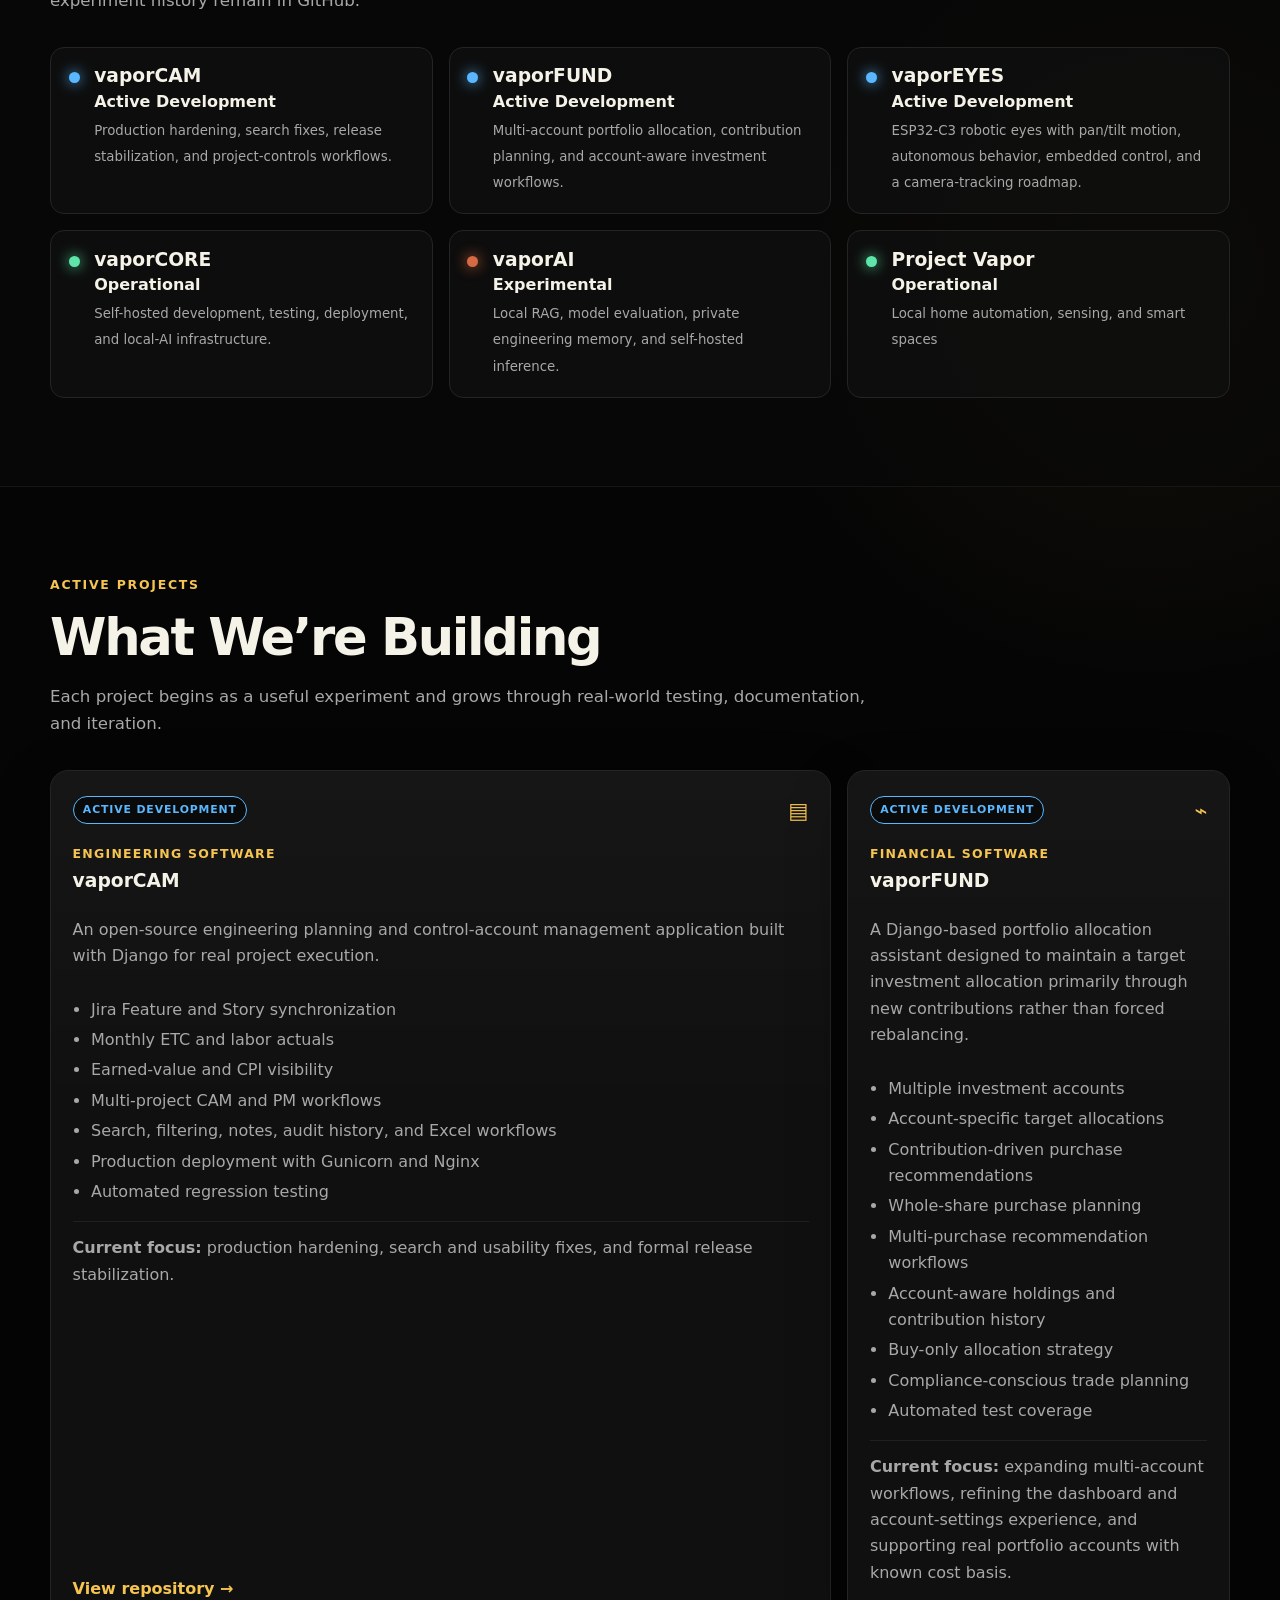
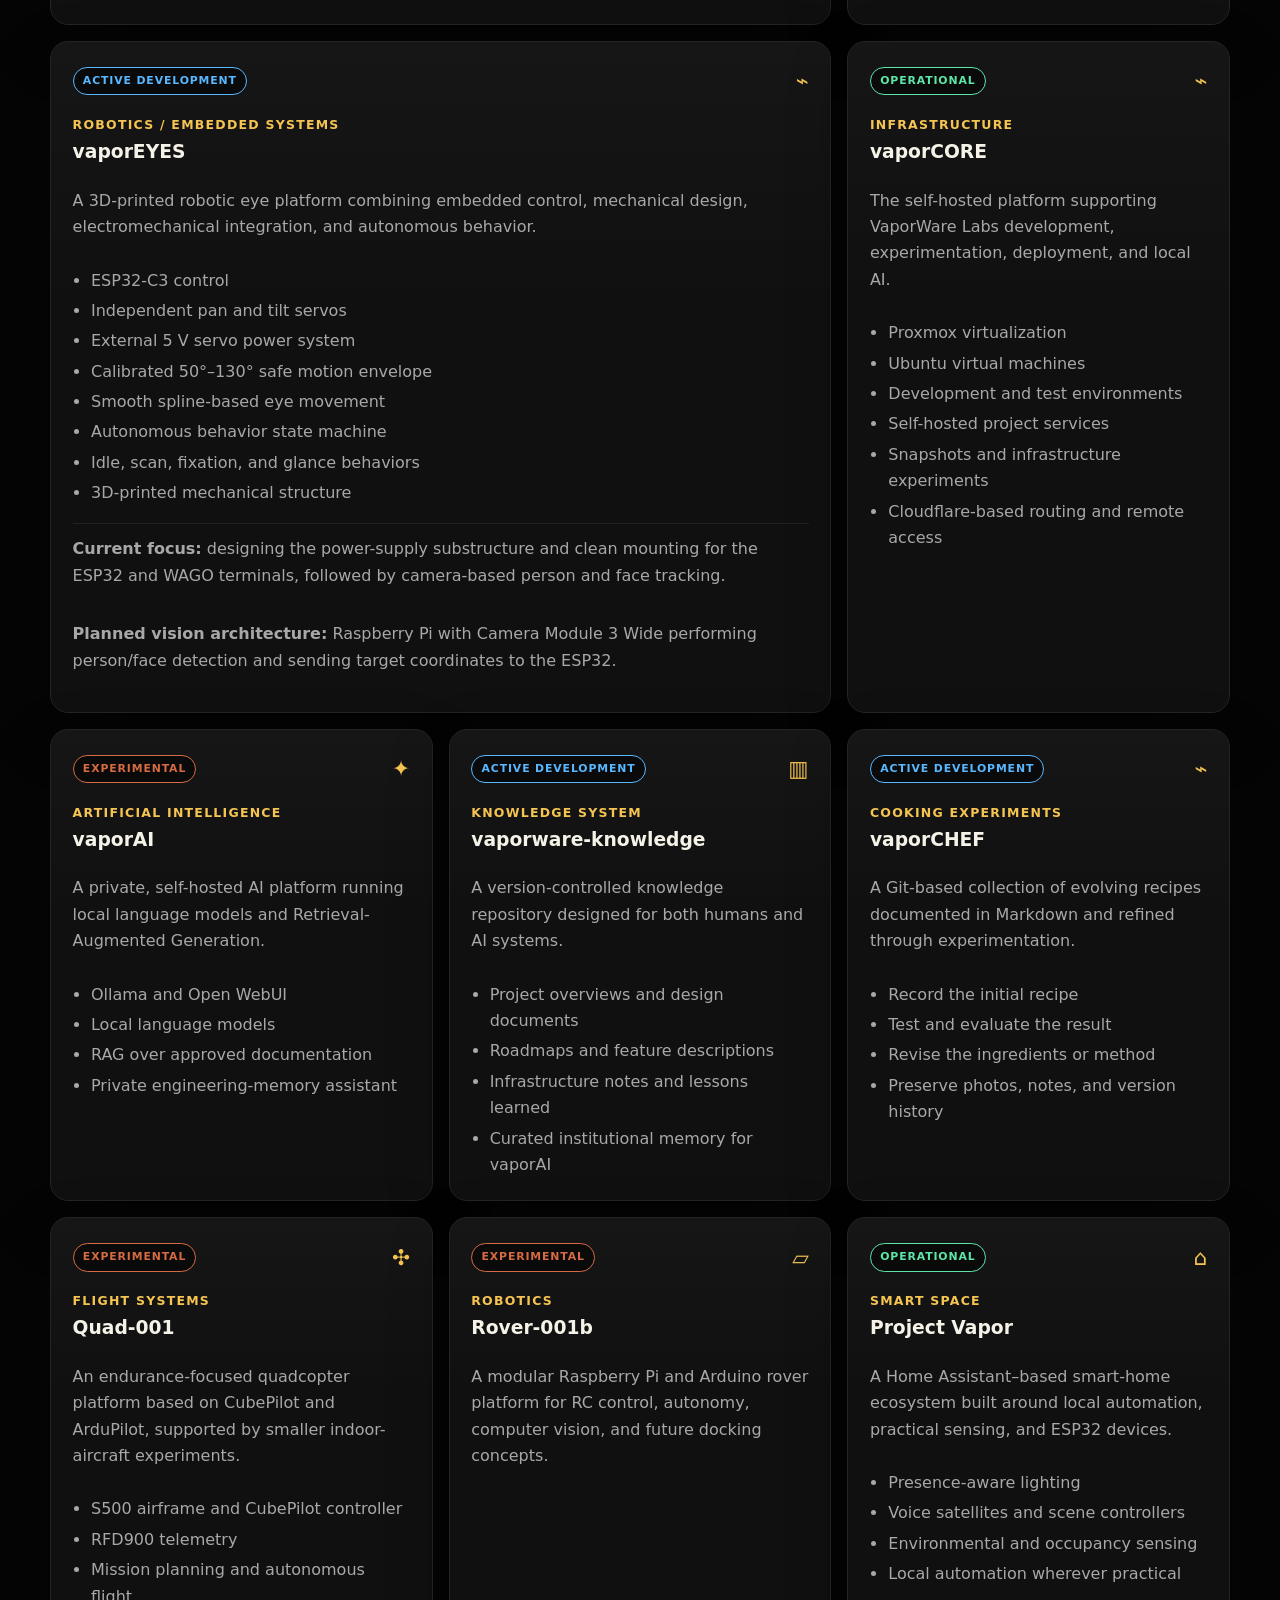
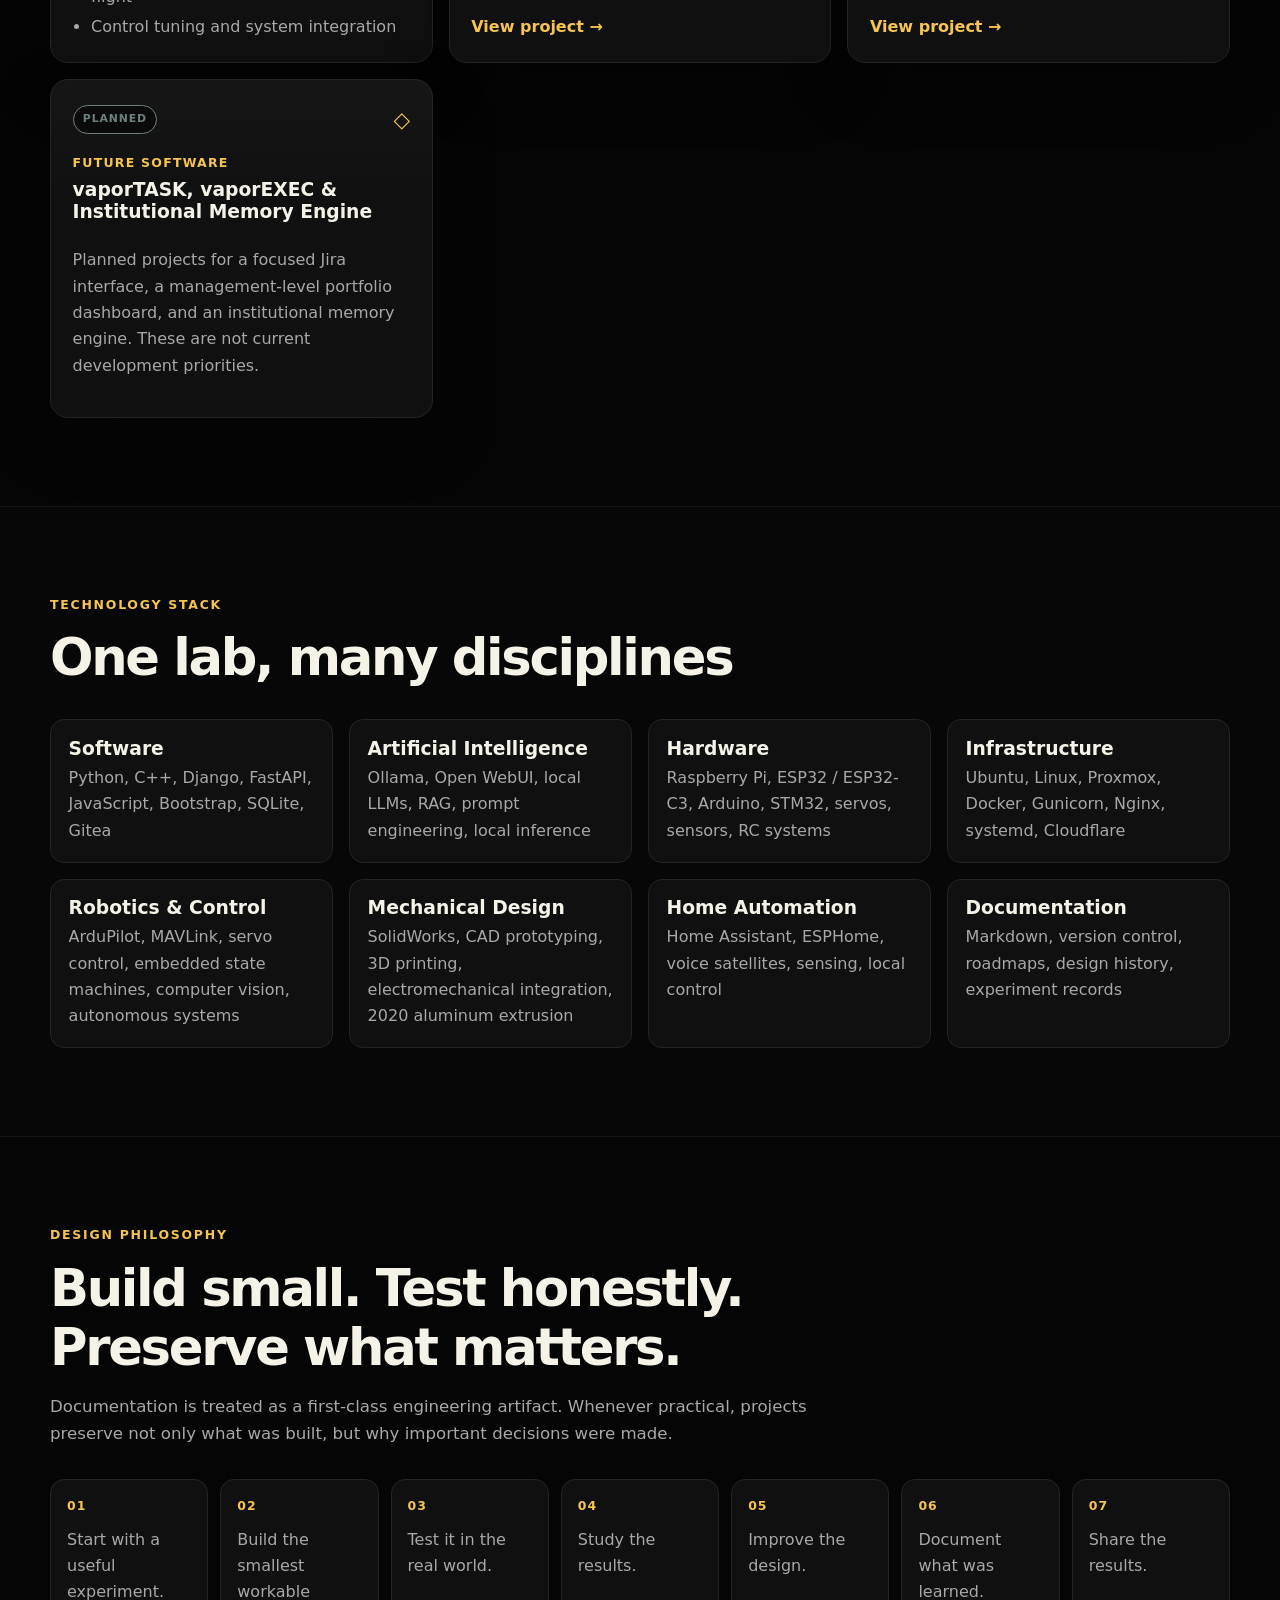
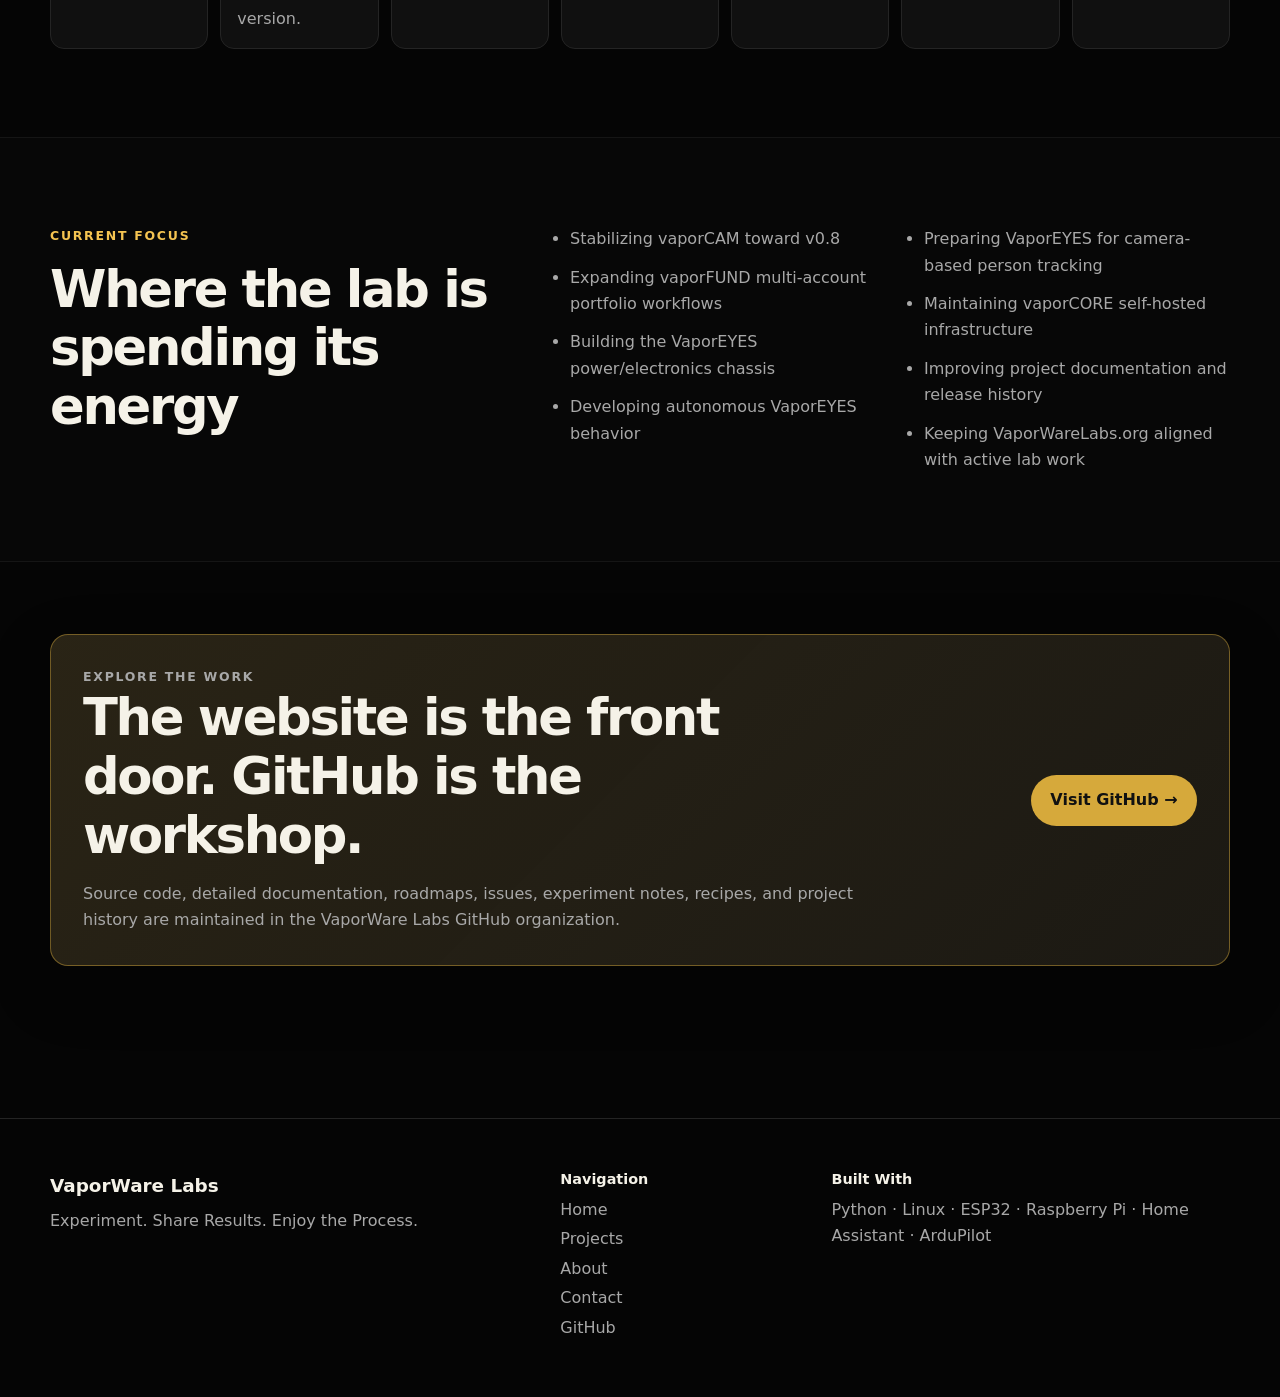
==== commit 64dfe143: "Added vaporFund and VaporEyes." ====
--- a/index.html
+++ b/index.html
@@ -99,7 +99,34 @@
             <div>
               <h3>vaporCAM</h3>
               <p>Active Development</p>
-              <small>Stability, earned value, multi-project workflows, deployment</small>
+              <small>Production hardening, search fixes, release stabilization, and project-controls workflows.</small>
+            </div>
+          </article>
+
+          <article class="status-card">
+            <span class="status-dot active"></span>
+            <div>
+              <h3>vaporFUND</h3>
+              <p>Active Development</p>
+              <small>Multi-account portfolio allocation, contribution planning, and account-aware investment workflows.</small>
+            </div>
+          </article>
+
+          <article class="status-card">
+            <span class="status-dot active"></span>
+            <div>
+              <h3>vaporEYES</h3>
+              <p>Active Development</p>
+              <small>ESP32-C3 robotic eyes with pan/tilt motion, autonomous behavior, embedded control, and a camera-tracking roadmap.</small>
+            </div>
+          </article>
+
+          <article class="status-card">
+            <span class="status-dot operational"></span>
+            <div>
+              <h3>vaporCORE</h3>
+              <p>Operational</p>
+              <small>Self-hosted development, testing, deployment, and local-AI infrastructure.</small>
             </div>
           </article>
 
@@ -108,34 +135,7 @@
             <div>
               <h3>vaporAI</h3>
               <p>Experimental</p>
-              <small>Local RAG, model evaluation, engineering memory</small>
-            </div>
-          </article>
-
-          <article class="status-card">
-            <span class="status-dot operational"></span>
-            <div>
-              <h3>vaporCORE</h3>
-              <p>Operational</p>
-              <small>Self-hosted development, testing, and AI infrastructure</small>
-            </div>
-          </article>
-
-          <article class="status-card">
-            <span class="status-dot active"></span>
-            <div>
-              <h3>vaporCHEF</h3>
-              <p>Active Development</p>
-              <small>Version-controlled recipes and cooking experiments</small>
-            </div>
-          </article>
-
-          <article class="status-card">
-            <span class="status-dot experimental"></span>
-            <div>
-              <h3>Robotics</h3>
-              <p>Experimental</p>
-              <small>Quadcopters, indoor flight, rovers, autonomy</small>
+              <small>Local RAG, model evaluation, private engineering memory, and self-hosted inference.</small>
             </div>
           </article>
 
@@ -172,20 +172,93 @@
             <h3>vaporCAM</h3>
             <p>
               An open-source engineering planning and control-account management
-              application built with Django.
+              application built with Django for real project execution.
             </p>
             <ul>
               <li>Jira Feature and Story synchronization</li>
               <li>Monthly ETC and labor actuals</li>
-              <li>Feature rollups and earned-value visibility</li>
-              <li>Search, notes, audit history, and Excel export</li>
-              <li>Linux deployment with Gunicorn and Nginx</li>
+              <li>Earned-value and CPI visibility</li>
+              <li>Multi-project CAM and PM workflows</li>
+              <li>Search, filtering, notes, audit history, and Excel workflows</li>
+              <li>Production deployment with Gunicorn and Nginx</li>
+              <li>Automated regression testing</li>
             </ul>
             <p class="card-focus">
-              <strong>Current focus:</strong> production stabilization, usability,
-              deployment hardening, and Excel round-trip workflows.
+              <strong>Current focus:</strong> production hardening, search and usability fixes,
+              and formal release stabilization.
             </p>
             <a class="card-link" href="https://github.com/VaporWareLabs/vaporcam">View repository →</a>
+          </article>
+
+          <article class="project-card">
+            <div class="card-topline">
+              <span class="pill active-pill">Active Development</span>
+              <span class="project-icon" aria-hidden="true">⌁</span>
+            </div>
+            <p class="project-type">Financial Software</p>
+            <h3>vaporFUND</h3>
+            <p>
+              A Django-based portfolio allocation assistant designed to maintain
+              a target investment allocation primarily through new
+              contributions rather than forced rebalancing.
+            </p>
+
+            <ul>
+              <li>Multiple investment accounts</li>
+              <li>Account-specific target allocations</li>
+              <li>Contribution-driven purchase recommendations</li>
+              <li>Whole-share purchase planning</li>
+              <li>Multi-purchase recommendation workflows</li>
+              <li>Account-aware holdings and contribution history</li>
+              <li>Buy-only allocation strategy</li>
+              <li>Compliance-conscious trade planning</li>
+              <li>Automated test coverage</li>
+            </ul>
+
+            <p class="card-focus">
+              <strong>Current focus:</strong>
+              expanding multi-account workflows, refining the dashboard and
+              account-settings experience, and supporting real portfolio
+              accounts with known cost basis.
+            </p>
+          </article>
+
+          <article class="project-card featured">
+            <div class="card-topline">
+              <span class="pill active-pill">Active Development</span>
+              <span class="project-icon" aria-hidden="true">⌁</span>
+            </div>
+            <p class="project-type">Robotics / Embedded Systems</p>
+            <h3>vaporEYES</h3>
+            <p>
+              A 3D-printed robotic eye platform combining embedded control,
+              mechanical design, electromechanical integration, and autonomous
+              behavior.
+            </p>
+
+            <ul>
+              <li>ESP32-C3 control</li>
+              <li>Independent pan and tilt servos</li>
+              <li>External 5 V servo power system</li>
+              <li>Calibrated 50°–130° safe motion envelope</li>
+              <li>Smooth spline-based eye movement</li>
+              <li>Autonomous behavior state machine</li>
+              <li>Idle, scan, fixation, and glance behaviors</li>
+              <li>3D-printed mechanical structure</li>
+            </ul>
+
+            <p class="card-focus">
+              <strong>Current focus:</strong>
+              designing the power-supply substructure and clean mounting for the
+              ESP32 and WAGO terminals, followed by camera-based person and face
+              tracking.
+            </p>
+
+            <p class="roadmap">
+              <strong>Planned vision architecture:</strong>
+              Raspberry Pi with Camera Module 3 Wide performing person/face
+              detection and sending target coordinates to the ESP32.
+            </p>
           </article>
 
           <article class="project-card">
@@ -197,16 +270,21 @@
             <h3>vaporCORE</h3>
             <p>
               The self-hosted platform supporting VaporWare Labs development,
-              experimentation, and local AI.
+              experimentation, deployment, and local AI.
             </p>
             <ul>
               <li>Proxmox virtualization</li>
               <li>Ubuntu virtual machines</li>
-              <li>Tailscale remote connectivity</li>
               <li>Development and test environments</li>
+              <li>Self-hosted project services</li>
               <li>Snapshots and infrastructure experiments</li>
-            </ul>
-          </article>
+              <li>Cloudflare-based routing and remote access</li>
+            </ul>
+          </article>
+
+
+
+
 
           <article class="project-card">
             <div class="card-topline">
@@ -352,19 +430,19 @@
           </article>
           <article class="tech-card">
             <h3>Hardware</h3>
-            <p>Raspberry Pi, Arduino, ESP32, STM32, RC systems</p>
+            <p>Raspberry Pi, ESP32 / ESP32-C3, Arduino, STM32, servos, sensors, RC systems</p>
           </article>
           <article class="tech-card">
             <h3>Infrastructure</h3>
-            <p>Ubuntu, Linux, Proxmox, Docker, Gunicorn, Nginx, systemd, Tailscale</p>
+            <p>Ubuntu, Linux, Proxmox, Docker, Gunicorn, Nginx, systemd, Cloudflare</p>
           </article>
           <article class="tech-card">
             <h3>Robotics &amp; Control</h3>
-            <p>ArduPilot, MAVLink, computer vision, autonomous systems</p>
+            <p>ArduPilot, MAVLink, servo control, embedded state machines, computer vision, autonomous systems</p>
           </article>
           <article class="tech-card">
             <h3>Mechanical Design</h3>
-            <p>SolidWorks, CAD prototyping, 3D printing, 2020 aluminum extrusion</p>
+            <p>SolidWorks, CAD prototyping, 3D printing, electromechanical integration, 2020 aluminum extrusion</p>
           </article>
           <article class="tech-card">
             <h3>Home Automation</h3>
@@ -409,14 +487,14 @@
           <h2 id="focus-title">Where the lab is spending its energy</h2>
         </div>
         <ul class="focus-list">
-          <li>Stabilizing and improving vaporCAM</li>
-          <li>Expanding the vaporAI RAG knowledge system</li>
-          <li>Building the vaporware-knowledge repository</li>
-          <li>Documenting vaporCORE infrastructure</li>
-          <li>Growing vaporCHEF</li>
-          <li>Improving VaporWareLabs.org</li>
-          <li>Preserving project history and lessons learned</li>
-          <li>Building a consistent public identity across the ecosystem</li>
+          <li>Stabilizing vaporCAM toward v0.8</li>
+          <li>Expanding vaporFUND multi-account portfolio workflows</li>
+          <li>Building the VaporEYES power/electronics chassis</li>
+          <li>Developing autonomous VaporEYES behavior</li>
+          <li>Preparing VaporEYES for camera-based person tracking</li>
+          <li>Maintaining vaporCORE self-hosted infrastructure</li>
+          <li>Improving project documentation and release history</li>
+          <li>Keeping VaporWareLabs.org aligned with active lab work</li>
         </ul>
       </div>
     </section>
